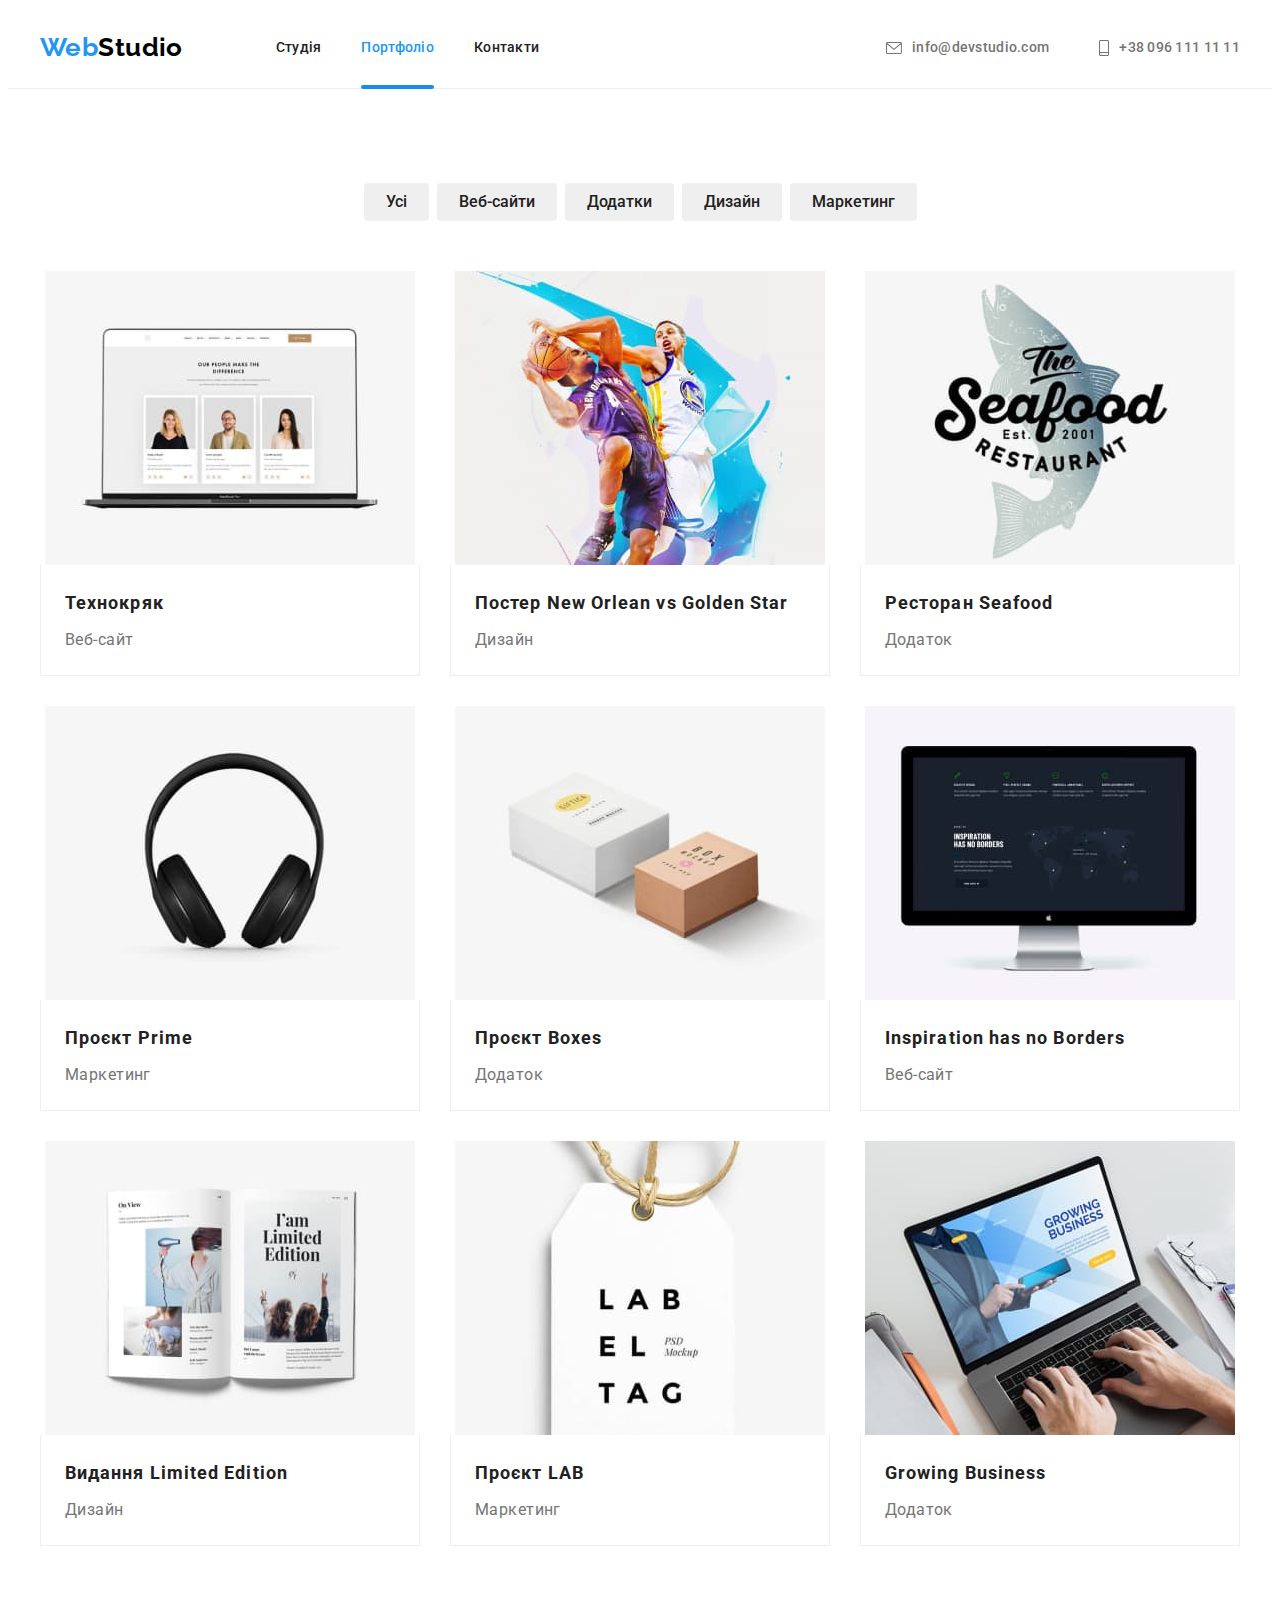
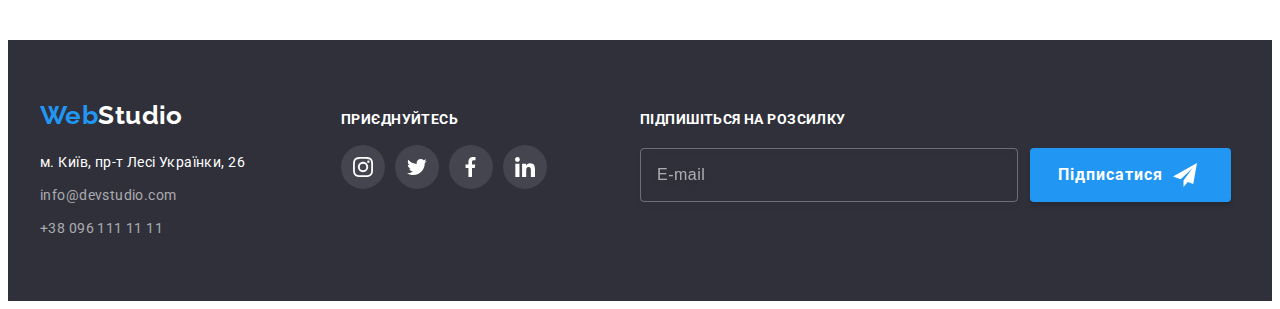
==== portfolio.html @ b5cfac62 "Add files via upload" ====
<!DOCTYPE html>
<html lang="uk">

<head>
	<meta charset="UTF-8">
	<meta http-equiv="X-UA-Compatible" content="IE=edge">
	<meta name="viewport" content="width=device-width, initial-scale=1.0">
	<title>Портфоліо</title>
	<link rel="preconnect" href="https://fonts.googleapis.com">
	<link rel="preconnect" href="https://fonts.gstatic.com" crossorigin>
	<link
		href="https://fonts.googleapis.com/css2?family=Raleway:wght@700&family=Roboto:wght@400;500;700;900&display=swap"
		rel="stylesheet">
	<link rel="stylesheet" href="https://cdnjs.cloudflare.com/ajax/libs/modern-normalize/1.1.0/modern-normalize.min.css"
		integrity="sha512-wpPYUAdjBVSE4KJnH1VR1HeZfpl1ub8YT/NKx4PuQ5NmX2tKuGu6U/JRp5y+Y8XG2tV+wKQpNHVUX03MfMFn9Q=="
		crossorigin="anonymous" referrerpolicy="no-referrer" />
	<link rel="stylesheet" href="./css/styles.css">
</head>

<body>
	<header class="header">
		<div class="container nav-container">
			<nav class="main-nav">
				<a class="logo" href="./index.html"><span class="text-logo">Web</span>Studio</a>
				<ul class="social-links">
					<li class="side-nav-item"><a href="./index.html" class="link current-activ active">Студія</a></li>
					<li class="side-nav-item"><a href="./portfolio.html" class="link current  active">Портфоліо</a></li>
					<li class="side-nav-item"><a href="#" class="link active current-activ">Контакти</a></li>
				</ul>
			</nav>
			<ul class="contacts">
				<li class="side-nav-contact">
					<a href="mailto:info@devstudio.com" class="contact active" aria-labeledby="пошта"><svg class="icon-svg"
							width="16" height="12">
							<use href="./images/icons.svg#envelope"></use>
						</svg>info@devstudio.com</a>
				</li>
				<li class="side-nav-contact">
					<a href="tel:+380961111111" class="contact active" aria-labeledby="телефон"><svg class="icon-svg"
							width="10" height="16">
							<use href="./images/icons.svg#smartphone"></use>
						</svg>+38 096 111 11 11</a>
				</li>
			</ul>
		</div>
	</header>
	<main class="main-portfolio">
		<section class="section">
			<div class="container">
				<h1 class="visually-hidden">Наші роботи</h1>
				<!-- кнопки -->
				<ul class="search-form">
					<li class="search-btn"><button class="button active">Усі</button></li>
					<li class="search-btn"><button class="button active">Веб-сайти</button></li>
					<li class="search-btn"><button class="button active">Додатки</button></li>
					<li class="search-btn"><button class="button active">Дизайн</button></li>
					<li class="search-btn"><button class="button active">Маркетинг</button></li>
				</ul>
				<ul class="contents">
					<li class="post-content">
						<a href="" class="post-content-link">
							<div class="overlay">
								<img width="370" src="./images/project/project-1.jpg" alt="Технокряк">
								<div class="content-overlay">
									<p class="overlay-text">Ресурс пропонує комплексні пропозиції з різним рівнем функціоналу та
										сервісів. Все це дозволить відвідувачу отримати вичерпні відомості про компанію чи
										приватну
										особу.</p>
								</div>
							</div>
							<div class="content-title">
								<h2 class="post-subtitle">Технокряк</h2>
								<p class="post-title">Веб-сайт</p>
							</div>

						</a>
					</li>
					<li class="post-content">
						<a href="" class="post-content-link">
							<div class="overlay">
								<img width="370" src="./images/project/project-2.jpg"
									alt="Постер Новий Орлеан проти Голден Стар">
								<div class="content-overlay">
									<p class="overlay-text">Ресурс пропонує комплексні пропозиції з різним рівнем функціоналу та
										сервісів. Все це дозволить відвідувачу отримати вичерпні відомості про компанію чи
										приватну
										особу.</p>
								</div>
							</div>
							<div class="content-title">
								<h2 class="post-subtitle">Постер New Orlean vs Golden Star</h2>
								<p class="post-title">Дизайн</p>
							</div>
						</a>
					</li>
					<li class="post-content">
						<a href="" class="post-content-link">
							<div class="overlay">
								<img width="370" src="./images/project/project-3.jpg" alt="Ресторан Морепродуктов">
								<div class="content-overlay">
									<p class="overlay-text">Ресурс пропонує комплексні пропозиції з різним рівнем функціоналу та
										сервісів. Все це дозволить відвідувачу отримати вичерпні відомості про компанію чи
										приватну
										особу.</p>
								</div>
							</div>
							<div class="content-title">
								<h2 class="post-subtitle">Ресторан Seafood</h2>
								<p class="post-title">Додаток</p>
							</div>
						</a>
					</li>
					<li class="post-content">
						<a href="" class="post-content-link">
							<div class="overlay">
								<img width="370" src="./images/project/project-4.jpg" alt="Проєкт Прем'єр">
								<div class="content-overlay">
									<p class="overlay-text">Ресурс пропонує комплексні пропозиції з різним рівнем функціоналу та
										сервісів. Все це дозволить відвідувачу отримати вичерпні відомості про компанію чи
										приватну
										особу.</p>
								</div>
							</div>
							<div class="content-title">
								<h2 class="post-subtitle">Проєкт Prime</h2>
								<p class="post-title">Маркетинг</p>
							</div>
						</a>
					</li>
					<li class="post-content">
						<a href="" class="post-content-link">
							<div class="overlay">
								<img width="370" src="./images/project/project-5.jpg" alt="Коробки проектів">
								<div class="content-overlay">
									<p class="overlay-text">Ресурс пропонує комплексні пропозиції з різним рівнем функціоналу та
										сервісів. Все це дозволить відвідувачу отримати вичерпні відомості про компанію чи
										приватну
										особу.</p>
								</div>
							</div>
							<div class="content-title">
								<h2 class="post-subtitle">Проєкт Boxes</h2>
								<p class="post-title">Додаток</p>
							</div>
						</a>
					</li>
					<li class="post-content">
						<a href="" class="post-content-link">
							<div class="overlay">
								<img width="370" src="./images/project/project-6.jpg" alt="Натхнення не має кордонів">
								<div class="content-overlay">
									<p class="overlay-text">Ресурс пропонує комплексні пропозиції з різним рівнем функціоналу та
										сервісів. Все це дозволить відвідувачу отримати вичерпні відомості про компанію чи
										приватну
										особу.</p>
								</div>
							</div>
							<div class="content-title">
								<h2 class="post-subtitle">Inspiration has no Borders</h2>
								<p class="post-title">Веб-сайт</p>
							</div>
						</a>
					</li>
					<li class="post-content">
						<a href="" class="post-content-link">
							<div class="overlay">
								<img width="370" src="./images/project/project-7.jpg" alt="Видання Обмежене видання">
								<div class="content-overlay">
									<p class="overlay-text">Ресурс пропонує комплексні пропозиції з різним рівнем функціоналу та
										сервісів. Все це дозволить відвідувачу отримати вичерпні відомості про компанію чи
										приватну
										особу.</p>
								</div>
							</div>
							<div class="content-title">
								<h2 class="post-subtitle">Видання Limited Edition</h2>
								<p class="post-title">Дизайн</p>
							</div>
						</a>
					</li>
					<li class="post-content">
						<a href="" class="post-content-link">
							<div class="overlay">
								<img width="370" src="./images/project/project-8.jpg" alt="Проєкт лабораторія">
								<div class="content-overlay">
									<p class="overlay-text">Ресурс пропонує комплексні пропозиції з різним рівнем функціоналу та
										сервісів. Все це дозволить відвідувачу отримати вичерпні відомості про компанію чи
										приватну
										особу.</p>
								</div>
							</div>
							<div class="content-title">
								<h2 class="post-subtitle">Проєкт LAB</h2>
								<p class="post-title">Маркетинг</p>
							</div>
						</a>
					</li>
					<li class="post-content">
						<a href="" class="post-content-link">
							<div class="overlay">
								<img width="370" src="./images/project/project-9.jpg" alt="Зростаючий бізнес">
								<div class="content-overlay">
									<p class="overlay-text">Ресурс пропонує комплексні пропозиції з різним рівнем функціоналу та
										сервісів. Все це дозволить відвідувачу отримати вичерпні відомості про компанію чи
										приватну
										особу.</p>
								</div>
							</div>
							<div class="content-title">
								<h2 class="post-subtitle">Growing Business</h2>
								<p class="post-title">Додаток</p>
							</div>
						</a>
					</li>
				</ul>
			</div>
		</section>
	</main>
	<footer class="footer-list">
		<div class="container footer-container">
			<div class="footer-content-container">
				<a class="logo address-logo" href="./index.html"><span class="text-logo">Web</span>Studio</a>
				<address class="address-list">
					<ul class="addres-list-colum">
						<li class="list"><a href="https://goo.gl/maps/TS7uWYY3xtXyC8b88" class="address-map active">м. Київ,
								пр-т
								Лесі
								Українки,
								26</a>
						</li>
						<li class="list"><a href="mailto:info@devstudio.com"
								class="footer-contact active">info@devstudio.com</a>
						</li>
						<li class="list"><a href="tel:+380961111111" class="footer-contact active">+38 096 111 11 11</a></li>
					</ul>
				</address>
			</div>
			<div class="join">
				<p class="join-text">приєднуйтесь</p>
				<ul class="join-list">
					<li class="join-item"><a href="#" class="join-icon" rel="nofollow noopener noreferrer"
							aria-label="інстаграм"><svg class="linc-icon" width="20" height="20">
								<use href="./images/icons.svg#instagram"></use>
							</svg></a></li>
					<li class="join-item"><a href="#" class="join-icon" rel="nofollow noopener noreferrer"
							aria-label="твітер"><svg class="linc-icon" width="20" height="20">
								<use href="./images/icons.svg#twitter"></use>
							</svg></a></li>
					<li class="join-item"><a href="#" class="join-icon" rel="nofollow noopener noreferrer"
							aria-label="фейсбук"><svg class="linc-icon" width="20" height="20">
								<use href="./images/icons.svg#facebook"></use>
							</svg></a></li>
					<li class="join-item"><a href="#" class="join-icon" rel="nofollow noopener noreferrer"
							aria-label="линкедин"><svg class="linc-icon" width="20" height="20">
								<use href="./images/icons.svg#linkedin"></use>
							</svg></a></li>
				</ul>
			</div>
			<div class="footer-mail">
				<p class="email-title">Підпишіться на розсилку</p>
				<form class="email-form">
					<label>
						<input class="footer-input" type="email" name="email" placeholder="E-mail">
					</label>
					<button class="email-btn" type="submit">
						Підписатися <svg class="email-icon" width="24" height="24">
							<use href="./images/icons.svg#icon-send"></use>
						</svg></button>
				</form>
			</div>
		</div>
	</footer>

</body>

</html>
---- css/styles.css ----
:root {
	--primary-text-color: #757575;
	--title-text-color: #212121;
	--accent-color: #2196F3;
	--accent-colot-hero: #188CE8;
	--background-color: #F5F5F5;
	--background-team-color: #F5F4FA;
	--background-services-color: #F5F4FA;
	--footer-background-color: #2F303A;
	--contact-color: #757575;
	--white-color: #ffffff;
	--footer-contact-color: rgba(255, 255, 255, 0.6);
	--logo-color-black: #000000;
	--border-card: 1px solid #EEEEEE;
	--fill-color: #AFB1B8;
	--footer-bg-svg-color: rgba(255, 255, 255, 0.1);
	--transition-ms-cubic: 250ms cubic-bezier(0.4, 0, 0.2, 1);
}

body {
	font-family: 'Roboto', sans-serif;
	color: var(--primary-text-color);
	background-color: var(--white-color);
	font-size: 14px;
	letter-spacing: 0.03em;
}


h1,
h2,
h3,
h4,
h5,
h6,
p {
	margin: 0;
	padding: 0;
}

ul {
	list-style: none;
	padding: 0;
	margin: 0;
}

img {
	display: block;
}

/* input:focus-visible {
	outline: none;
} */


/* section-container */
.container {
	width: 1200px;
	padding: 0 15px;
	margin: 0 auto;
	align-items: center;
}

.section {
	padding: 94px 0;
}

/* hover focus */

.active {
	border-radius: 4px;
	color: var(--title-text-color);


	transition: background-color var(--transition-ms-cubic),
		color var(--transition-ms-cubic);
}

.active:focus,
.active:hover {
	color: var(--accent-color);
}

.hero .button:focus,
.hero .button:hover {
	background-color: var(--accent-colot-hero);
}

.button {
	font-family: inherit;
	border: none;
	cursor: pointer;
	display: inline-block;

	transition: background-color var(--transition-ms-cubic);
}

.button:hover,
.button:focus {
	background: var(--accent-color);
	color: var(--white-color);
}


.search-form .active:hover,
.search-form .active:focus {
	box-shadow: 0px 3px 1px rgba(0, 0, 0, 0.1), 0px 1px 2px rgba(0, 0, 0, 0.08), 0px 2px 2px rgba(0, 0, 0, 0.12);
}

/* visually-hidden */
.visually-hidden {
	position: absolute;
	width: 1px;
	height: 1px;
	margin: -1px;
	border: 0;
	padding: 0;
	clip: rect(0 0 0 0);
	overflow: hidden;
}

/* Header */
.icon-svg {
	margin-right: 10px;
	fill: currentColor;
}

.header {
	border-bottom: var(--border-card);
}

.current::after {
	position: absolute;
	bottom: 0;
	left: 0;
	content: "";
	display: block;
	width: 100%;
	height: 4px;
	margin-bottom: -1px;

	border-radius: 2px;
	background-color: var(--accent-colot-hero);
}

.current-activ::before {
	content: "";
	position: absolute;
	bottom: 0;
	left: 0;
	display: block;
	width: 100%;
	height: 4px;
	background-color: var(--accent-colot-hero);

	margin-bottom: -1px;
	border-radius: 2px;

	transform: scale(0);
	transition: transform var(--transition-ms-cubic);
}

.current-activ:hover::before,
.current-activ:focus::before {
	transform: scale(1);
}


/* Nav */
.logo {
	color: var(--logo-color-black);
	font-family: 'Raleway', sans-serif;
	font-weight: 700;
	font-size: 26px;
	line-height: 1.19;
	text-decoration: none;
	display: flex;
	align-items: center;
	padding-top: 24px;
	padding-bottom: 25px;
}

.main-nav {
	display: flex;
}

.nav-container {
	display: flex;
	align-items: center;
}

.link {
	padding-top: 32px;
	padding-bottom: 32px;
	display: block;

	color: var(--title-text-color);
	text-decoration: none;

}

.social-links .link.current {
	color: var(--accent-color);
}

.address-logo {
	color: var(--white-color);
	margin-bottom: 20px;
	display: block;
	padding: 0;

}

.text-logo {
	color: var(--accent-color);
}

.social-links {
	font-weight: 500;
	line-height: 1.14;
	letter-spacing: 0.02em;
	list-style: none;
	display: flex;
	margin-left: 93px;
}

.side-nav-item {
	position: relative;
}

.social-links .side-nav-item:not(:last-child) {
	margin-right: 40px;
}

.contacts .side-nav-contact:not(:last-child) {
	margin-right: 50px;
}

.side-nav-contact {
	display: flex;
	align-items: center;
	align-items: baseline;

}

.contacts {
	list-style: none;
	display: flex;
	margin-left: auto;
}

.contact {
	font-weight: 500;
	line-height: 1.14;
	letter-spacing: 0.02em;
	color: var(--contact-color);
	text-decoration: none;
	align-items: center;
	display: flex;
}

/* Main */
.main-btn {
	width: 216px;
	height: 50px;
	min-width: 216px;
	padding: 0;
	margin: auto;
	justify-content: center;
	display: flex;
	align-items: center;
}

.title-text {
	font-weight: 900;
	font-size: 44px;
	line-height: 1.36;
	letter-spacing: 0.06em;
	text-transform: uppercase;
	color: var(--white-color);
	margin-bottom: 30px;
	max-width: 696px;
	margin: 0 auto 30px;
}

.hero {
	text-align: center;
	padding-top: 200px;
	padding-bottom: 200px;
	margin: auto;
	max-height: 600px;
	max-width: 1600px;

	background-color: var(--footer-background-color);

	justify-content: center;
	align-items: center;
	display: flex;
	background-repeat: no-repeat;
	background-position: center;
	background-size: cover;

	background-image: linear-gradient(rgba(47, 48, 58, 0.4), rgba(47, 48, 58, 0.4)), url(../images/hero/hero.jpg);

}


.container-content {
	justify-content: center;
	align-items: center;

}


.hero .button {
	font-weight: 700;
	font-size: 16px;
	line-height: 1.88;
	box-shadow: 0px 4px 4px rgba(0, 0, 0, 0.15);
	border-radius: 4px;
	text-decoration: none;
	background-color: var(--accent-color);
	color: var(--white-color);
}



/* Section Features */
.style-icons {
	width: 270px;
	height: 120px;
	margin-bottom: 30px;
	background-color: var(--background-services-color);
}

.style-icons {
	display: flex;
	align-items: center;
	justify-content: center;
}

.features-list {
	list-style: none;
	display: flex;
	justify-content: center;
}

.features-list .list {
	max-width: 270px;

}


.features-list .list:not(:last-child) {
	margin-right: 30px;
}

.features-title {
	font-weight: 700;
	line-height: 1.14;
	font-size: 14px;
	text-transform: uppercase;
	color: var(--title-text-color);
	margin-bottom: 10px;

}


.features-subtitle {
	line-height: 1.71;
	padding: 0;
}

/* work-list  team-list */
.socials-link {
	display: flex;
	align-items: center;
	justify-content: center;
	width: 44px;
	height: 44px;
	border-radius: 50%;

	color: var(--fill-color);
	background-color: var(--white-color);

	transition: background-color var(--transition-ms-cubic);
}

.social-icons {
	fill: currentColor;
}

.socials-link:hover,
.socials-link:focus {
	color: var(--white-color);
	background-color: var(--accent-color);

}

.label {
	position: relative;
}

.social {
	gap: 10px;
	display: flex;
	text-align: center;
	justify-content: center;
}

.work-list {
	padding-top: 0;
}

.work-list-colum {
	list-style: none;
	display: flex;
	justify-content: space-between;
}


.work-list-colum .img-list {
	display: block;
}



.labee-text {
	position: absolute;
	bottom: 0;
	left: 0;
	width: 100%;
	height: 70px;
	display: block;

	display: flex;
	align-items: center;
	justify-content: center;

	font-weight: 700;
	font-size: 14px;
	line-height: 1.14;
	text-transform: uppercase;
	letter-spacing: 0.03em;
	color: var(--white-color);
	background-color: rgba(47, 48, 58, 0.8);
}


.title-head {
	text-align: center;
	font-weight: 700;
	font-size: 36px;
	line-height: 1.16;
	color: var(--title-text-color);
	margin-bottom: 50px;
}

/* clients */
.client {
	display: flex;
	text-align: center;
	justify-content: center;
	align-items: center;
	gap: 30px;

}


.client-icon {
	display: flex;
	width: 170px;
	height: 92px;
	justify-content: center;
	align-items: center;

	border: 1px solid #AFB1B8;
	border-radius: 4px;
	color: var(--fill-color);

	transition: background-color var(--transition-ms-cubic),
		color var(--transition-ms-cubic);
}

.client-item {
	fill: currentColor;
}

.client-icon:hover,
.client-icon:focus {
	border-color: var(--accent-color);
	color: var(--accent-color);
}




/* team-list */
.team-card-list .img-list {
	display: block;
}

.team-card {
	display: flex;
	justify-content: space-between;
	flex-wrap: wrap;
}

.team-list {
	background: var(--background-team-color);
}

.team-card-list {
	min-height: 368px;
	min-width: 270px;

	background: var(--white-color);
	box-shadow: 0px 1px 3px rgba(0, 0, 0, 0.12), 0px 1px 1px rgba(0, 0, 0, 0.14), 0px 2px 1px rgba(0, 0, 0, 0.2);
	border-radius: 0px 0px 4px 4px;
	list-style: none;
}

.list-info {
	padding-bottom: 30px;
	display: block;
	text-align: center;


}

.card-content {
	padding-top: 30px;
	margin-bottom: 30px;
}


.team-subtitle {
	font-weight: 500;
	font-size: 16px;
	line-height: 1.18;
	text-align: center;
	color: var(--title-text-color);
	margin-bottom: 10px;
}

.team-card-indent {
	font-size: 16px;
	line-height: 1.18;
	text-align: center;
	color: var(--primary-text-color);
	margin-bottom: 16px;
}

/* Footer */
.footer-container {
	display: flex;
	align-items: baseline;
}

.addres-list-colum {
	width: 231px;
	list-style: none;
	display: block;
}

.footer-list {
	max-width: 1600px;
	margin: auto;
	padding-top: 60px;
	padding-bottom: 60px;
	display: flex;
	background-color: var(--footer-background-color);
}


.addres-list-colum .list:not(:last-child) {
	padding-bottom: 9px;
}

.footer-content-container {
	margin-right: 70px;
}

.address-list {
	font-style: normal;
	max-width: 231px;
}

.address-map {
	line-height: 1.71;
	color: var(--white-color);
	text-decoration: none;
}

.footer-contact {
	line-height: 1.71;
	text-decoration: none;
	color: var(--footer-contact-color);
	text-decoration: none;
}

.join-text {
	font-weight: 700;
	font-size: 14px;
	line-height: 0.87;
	text-transform: uppercase;
	color: var(--white-color);
	margin-bottom: 20px;
}

.join-list {
	display: flex;
	gap: 10px;
}

.join-icon {
	display: flex;
	width: 44px;
	height: 44px;
	border-radius: 50%;
	justify-content: center;
	align-items: center;
	background-color: var(--footer-bg-svg-color);
	color: var(--white-color);

	transition: background-color var(--transition-ms-cubic);
}

.join-icon:focus,
.join-icon:hover {
	background-color: var(--accent-color);
}

.linc-icon {
	fill: currentColor;
}

.email-form {
	display: flex;
}

.email-title {
	margin-bottom: 20px;

	font-weight: 700;
	font-size: 14px;
	line-height: 1.14;
	text-transform: uppercase;
	color: var(--white-color);
}

.footer-mail {
	display: block;
	align-items: center;
	margin-left: 93px;
	justify-content: center;
}

.footer-input {
	margin-right: 12px;
	padding-left: 16px;
	width: 358px;
	height: 50px;

	font-weight: 400;
	font-size: 16px;
	line-height: 1.25;

	align-items: center;

	outline: transparent;
	border: 1px solid rgba(255, 255, 255, 0.3);
	filter: drop-shadow(0px 4px 4px rgba(0, 0, 0, 0.15));
	border-radius: 4px;
	background-color: transparent;
	color: var(--white-color);
	transition: var(--transition-ms-cubic);
}

.footer-input:focus,
.footer-input:not(:placeholder-shown) {
	border-color: var(--accent-color);
}

.footer-input::placeholder {
	display: block;
	font-weight: 400;
	font-size: 16px;
	line-height: 1.25;

	align-items: center;

	color: rgba(255, 255, 255, 0.6);
}

.email-btn {
	display: block;

	font-family: inherit;
	font-weight: 700;
	font-size: 16px;
	line-height: 1.88;

	align-items: center;
	text-align: center;
	letter-spacing: 0.06em;

	display: flex;
	padding-left: 28px;
	padding-bottom: 10px;
	padding-top: 10px;

	background-color: var(--accent-color);
	box-shadow: 0px 4px 4px rgba(0, 0, 0, 0.15);
	border-radius: 4px;
	border: none;
	color: var(--white-color);
	cursor: pointer;
	transition: var(--transition-ms-cubic);
}

.email-icon {
	margin-left: 10px;
	margin-right: 28px;
	fill: var(--white-color);
}

.email-btn:hover,
.email-btn:focus {
	background-color: var(--accent-colot-hero);
}

/* portfolio */

/* link-stile */
.post-content-link {
	text-decoration: none;
	display: block;

	transition: box-shadow var(--transition-ms-cubic);
}

.post-content-link:hover,
.post-content-link:focus {
	box-shadow: 0px 1px 1px rgba(0, 0, 0, 0.12),
		0px 4px 4px rgba(0, 0, 0, 0.06),
		1px 4px 6px rgba(0, 0, 0, 0.16);
}


.post-content-link .post-title {
	color: var(--primary-text-color);
}

/* search */
.search-form {
	font-weight: 500;
	font-size: 16px;
	line-height: 1.62;
	list-style: none;
	text-align: center;
	display: flex;
	justify-content: center;
	margin-bottom: 50px;
}

.search-form .search-btn:not(:last-child) {
	margin-right: 8px;
}

.search-form .button {
	font-weight: 500;
	font-size: 16px;
	line-height: 1.62;

	padding-top: 6px;
	padding-bottom: 6px;
	padding-left: 22px;
	padding-right: 22px;

	transition: background-color var(--transition-ms-cubic),
		box-shadow var(--transition-ms-cubic);
}


.search-btn {
	text-align: center;
}


/* contents */


.contents {
	display: flex;
	flex-wrap: wrap;
	gap: 30px;
}


.content-title {
	padding: 20px 24px;
	border-right: var(--border-card);
	border-left: var(--border-card);
	border-bottom: var(--border-card);
}


.post-content {
	background-color: var(--white-color);
	list-style: none;
	flex-basis: calc((100% - 30px * 2) / 3);

}

.post-subtitle {
	font-weight: 700;
	font-size: 18px;
	line-height: 2;

	letter-spacing: 0.06em;
	margin-bottom: 4px;
	color: var(--title-text-color);
}

.post-title {
	font-size: 16px;
	line-height: 1.88;
}


.overlay {
	position: relative;
	display: flex;
	justify-content: center;
	align-items: center;
	overflow: hidden;

}

.overlay::before {
	content: "";
	display: block;
	width: 100%;
	height: 100%;
	position: absolute;
	background-color: rgba(33, 150, 243, 0.9);


	transition: transform var(--transition-ms-cubic);
	transform: translateY(101%);
}

.content-overlay {
	position: absolute;
}

.overlay-text {
	font-weight: 400;
	font-size: 18px;
	line-height: 1.56;
	color: var(--white-color);
	letter-spacing: 0.03em;
	width: 322px;


	transition: var(--transition-ms-cubic);
	transform: translateY(230px);
}

.overlay:focus::before,
.overlay:hover::before {

	transform: translateY(0);
}

.overlay:focus .overlay-text,
.overlay:hover .overlay-text {

	transform: translateY(0);
}


.email-form {
	display: flex;
}

.email-title {
	margin-bottom: 20px;

	font-weight: 700;
	font-size: 14px;
	line-height: 1.14;
	text-transform: uppercase;
	color: var(--white-color);
}

.footer-mail {
	display: block;
	align-items: center;
	margin-left: 93px;
	justify-content: center;
}

.footer-input {
	margin-right: 12px;
	padding-left: 16px;
	width: 358px;
	height: 50px;

	font-weight: 400;
	font-size: 16px;
	line-height: 1.25;

	align-items: center;
	letter-spacing: 0.03em;

	outline: transparent;
	border: 1px solid rgba(255, 255, 255, 0.3);
	filter: drop-shadow(0px 4px 4px rgba(0, 0, 0, 0.15));
	border-radius: 4px;
	background-color: transparent;
	color: var(--white-color);
	transition: var(--transition-ms-cubic);
}

.footer-input:focus,
.footer-input:not(:placeholder-shown) {
	border-color: var(--accent-color);
}

.footer-input::placeholder {
	display: block;
	font-weight: 400;
	font-size: 16px;
	line-height: 1.25;

	align-items: center;
	letter-spacing: 0.03em;

	color: rgba(255, 255, 255, 0.6);
}

.email-btn {
	display: block;

	font-weight: 700;
	font-size: 16px;
	line-height: 1.88;

	align-items: center;
	text-align: center;
	letter-spacing: 0.06em;

	display: flex;
	padding-left: 28px;
	padding-bottom: 10px;
	padding-top: 10px;

	background-color: var(--accent-color);
	box-shadow: 0px 4px 4px rgba(0, 0, 0, 0.15);
	border-radius: 4px;
	border: none;
	color: var(--white-color);
	cursor: pointer;
	transition: background-color var(--transition-ms-cubic);
}

.email-icon {
	margin-left: 10px;
	margin-right: 28px;
	fill: var(--white-color);
}

.email-btn:hover,
.email-btn:focus {
	background-color: var(--accent-colot-hero);
}

/*========================*/
/*======Modal window======*/
/*========================*/


.backdrop {
	position: fixed;
	top: 0;
	left: 0;

	width: 100%;
	height: 100%;

	background-color: rgba(0, 0, 0, 0.2);

	transition: opacity var(--transition-ms-cubic),
		visibility var(--transition-ms-cubic);

}

.backdrop.is-hidden {
	opacity: 0;
	visibility: hidden;
	pointer-events: none;
}

.modal {
	position: absolute;
	top: 50%;
	left: 50%;
	transform: translate(-50%, -50%);

	height: 581px;
	width: 528px;

	border-radius: 4px;
	box-shadow: 0px 1px 3px rgba(0, 0, 0, 0.12), 0px 1px 1px rgba(0, 0, 0, 0.14), 0px 2px 1px rgba(0, 0, 0, 0.2);
	background-color: var(--white-color);

}

.close-btn {
	position: absolute;
	top: 8px;
	right: 8px;

	display: flex;
	align-items: center;
	justify-content: center;

	width: 30px;
	height: 30px;
	padding: 0;

	border-radius: 50%;
	border: 1px solid rgba(0, 0, 0, 0.1);

	background-color: transparent;
	cursor: pointer;
	transition: fill var(--transition-ms-cubic);
}

.close-btn:hover,
.close-btn:focus {
	fill: var(--accent-color);
}

.modal-title {
	font-weight: 700;
	font-size: 20px;
	line-height: 1.15;
	text-align: center;
	letter-spacing: 0.03em;
	color: var(--title-text-color);

	padding-top: 40px;
	padding-bottom: 12px;
}

.form-label {
	display: block;
	padding-bottom: 4px;
	font-family: inherit;
	font-weight: 400;
	font-size: 12px;
	line-height: 1.16;
	letter-spacing: 0.01em;

	color: var(--contact-color);
}

.form-icon {
	position: absolute;
	left: 12px;
	bottom: 11px;
	transition: fill var(--transition-ms-cubic);

}

.madal-form {
	display: flex;
	/* padding-bottom: 10px; */
	padding-left: 41px;
	padding-right: 39px;

}

.form-group {
	width: 448px;
	align-items: center;

}

.form-iput {
	padding: 12px 42px;
	width: 448px;
	height: 40px;

	border: 1px solid rgba(33, 33, 33, 0.2);
	border-radius: 4px;
	outline: transparent;

	transition: border-color var(--transition-ms-cubic);

}

.form-fild:focus-within>.form-iput,
.form-fild:hover>.form-iput {
	border-color: var(--accent-color);
}

.form-fild:focus-within>.form-icon,
.form-fild:hover>.form-icon {
	fill: var(--accent-color);
}

.form-fild:focus-within>.form-massage,
.form-fild:hover>.form-massage {
	border-color: var(--accent-color);
}

.form-fild {
	position: relative;

	display: block;
	align-items: center;

	margin-bottom: 10px;
}


.fild {
	margin-bottom: 20px;
}

.form-massage {
	resize: none;
	height: 120px;
	width: 100%;
	outline: transparent;

	padding: 12px 16px;


	font-weight: 400;
	font-size: 12px;
	line-height: calc(14 / 12);
	letter-spacing: 0.01em;

	border-radius: 4px;
	border: 1px solid rgba(33, 33, 33, 0.2);
	transition: border-color var(--transition-ms-cubic);
}


.form-massage::placeholder {
	font-weight: 400;
	font-size: 12px;
	line-height: calc(14 / 12);
	letter-spacing: 0.01em;

	color: rgba(117, 117, 117, 0.5);
}

.form-btn {
	display: block;
	margin: 0 auto;
	padding: 10px 52px;

	font-family: inherit;
	font-weight: 700;
	font-size: 16px;
	line-height: 1.88;
	color: var(--white-color);


	align-items: center;
	text-align: center;
	letter-spacing: 0.06em;

	cursor: pointer;
	border-radius: 4px;
	background-color: var(--accent-color);
	border: none;
	transition: background-color var(--transition-ms-cubic), box-shadow var(--transition-ms-cubic);

}

.form-btn:hover,
.form-btn:focus {
	background-color: var(--accent-colot-hero);
	box-shadow: 0px 4px 4px rgba(0, 0, 0, 0.15);
}


.form-chekbox {
	/* appearance: none; */
	position: absolute;
	width: 1px;
	height: 1px;
	margin: -1px;
	border: 0;
	padding: 0;

	white-space: nowrap;
	clip-path: inset(100%);
	clip: rect(0 0 0 0);
	overflow: hidden;
}



.form-checkbox-icon .unchecked {
	opacity: 1;
	transition: var(--transition-ms-cubic);
}

.form-chekbox:checked+.form-checkbox-icon .unchecked {
	opacity: 0;
}

.form-checkbox-icon .checked {
	opacity: 0;
	transition: var(--transition-ms-cubic);
}

.form-chekbox:checked+.form-checkbox-icon .checked {
	opacity: 1;
}


.form-agreement {
	display: flex;
	justify-content: center;
	align-items: center;

	padding-bottom: 30px;
}

.form-agreement-text {

	user-select: none;

	font-weight: 400;
	font-size: 14px;
	line-height: 1.71;
	letter-spacing: 0.03em;

	color: var(--primary-text-color);
	margin-left: 9px;
}

.form-agreement-link {
	text-decoration: underline;
	color: var(--accent-color);
}
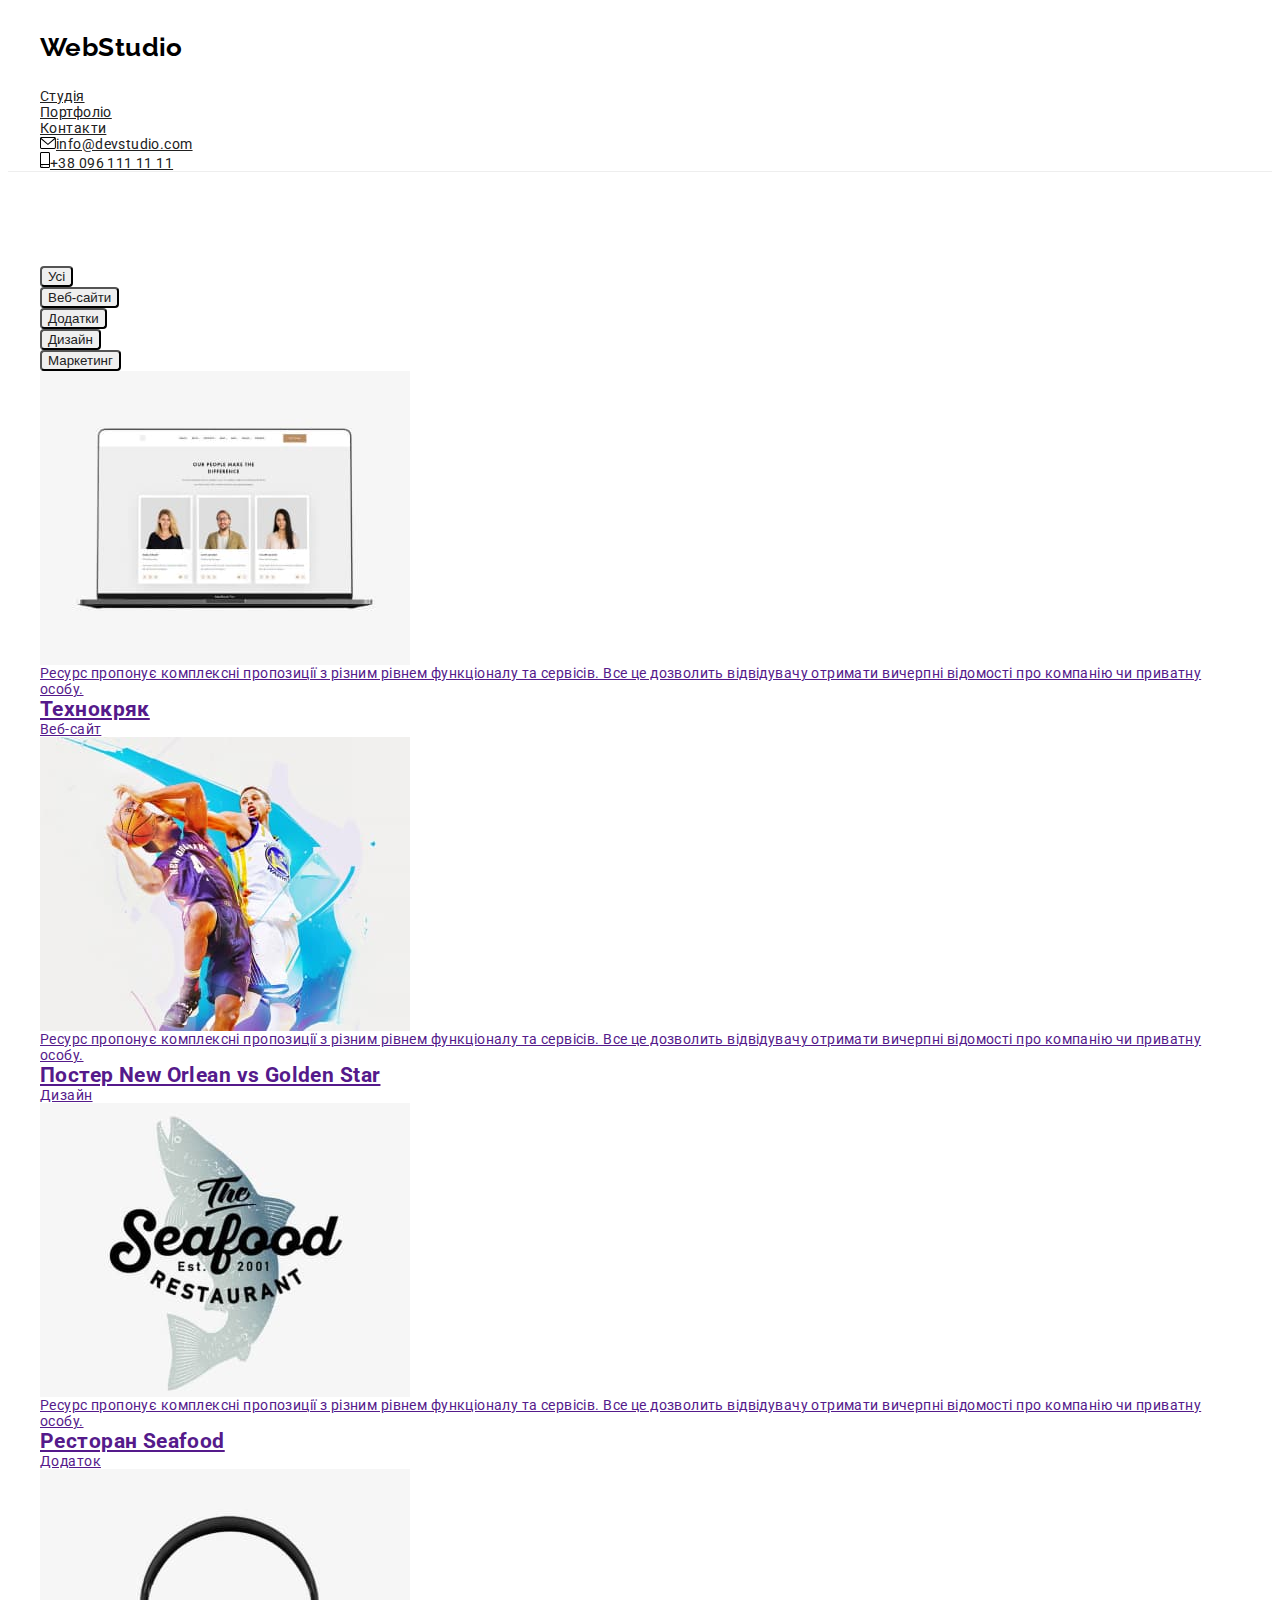
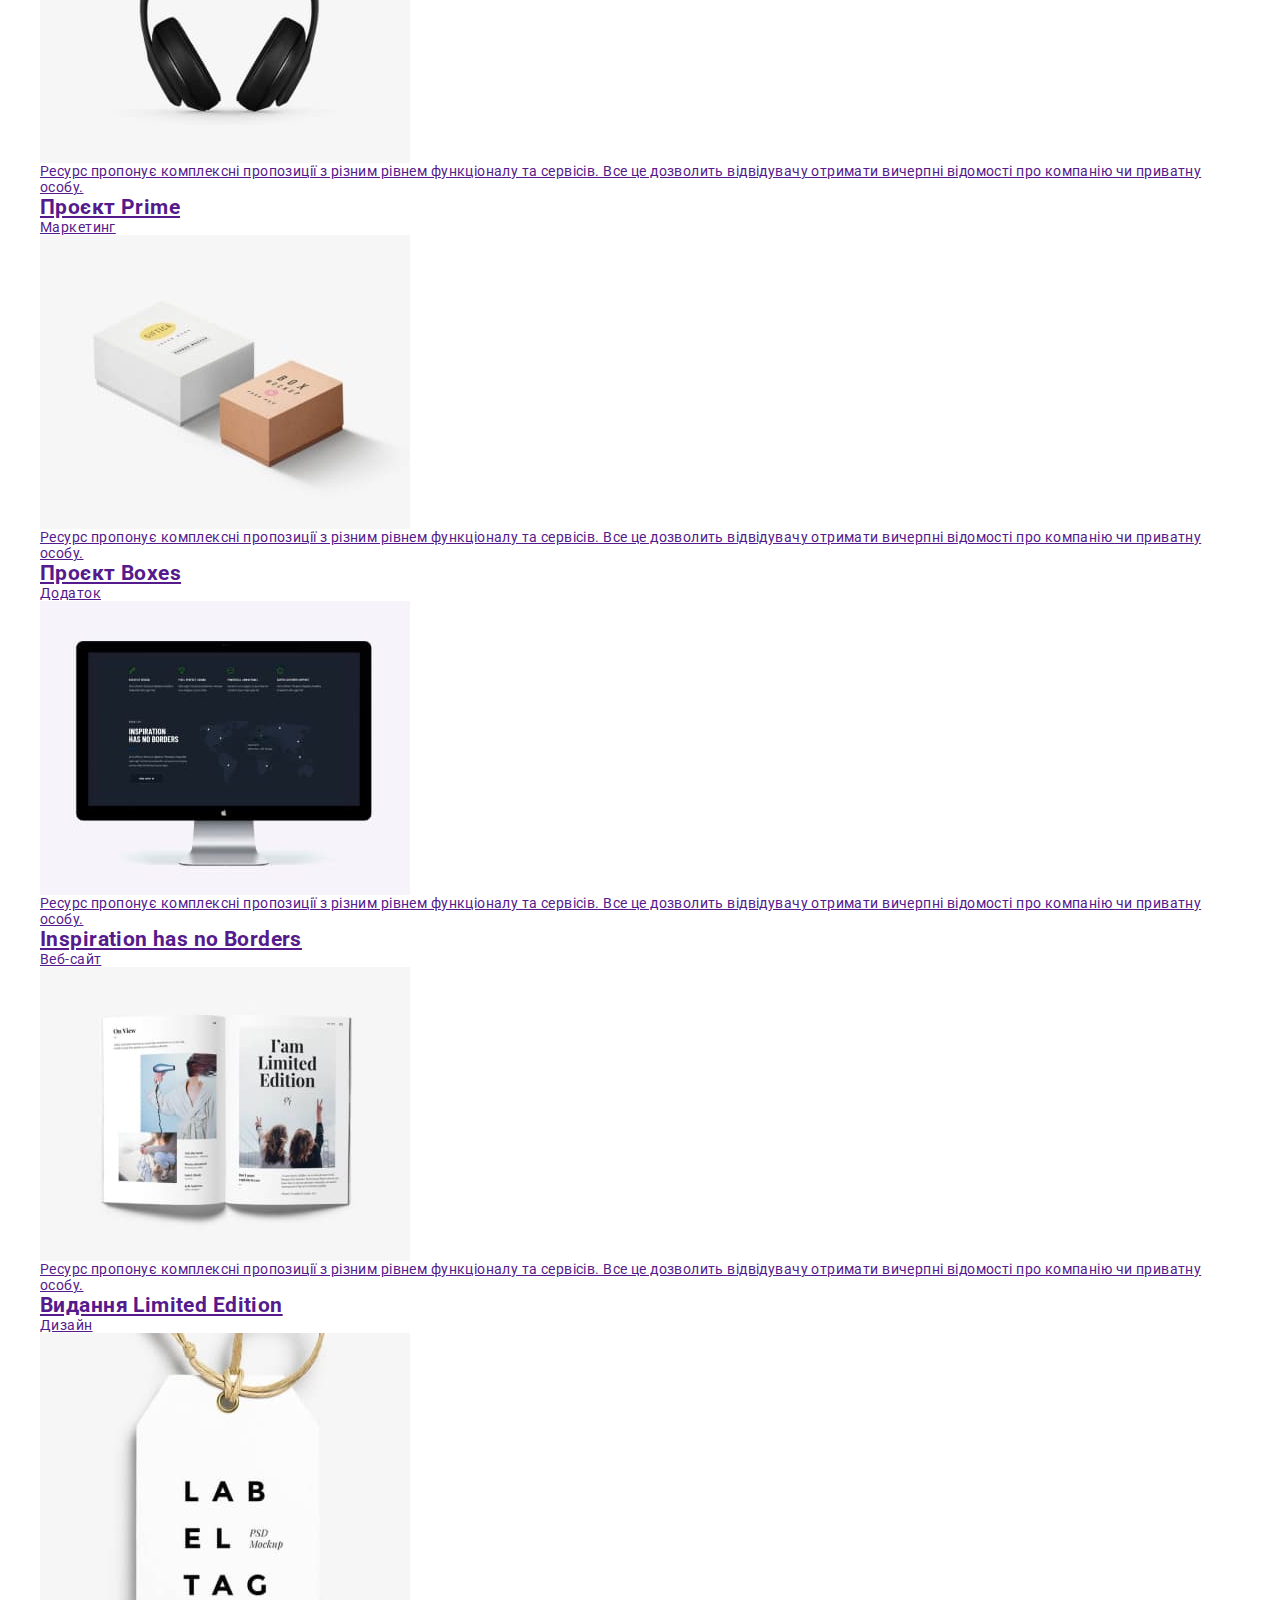
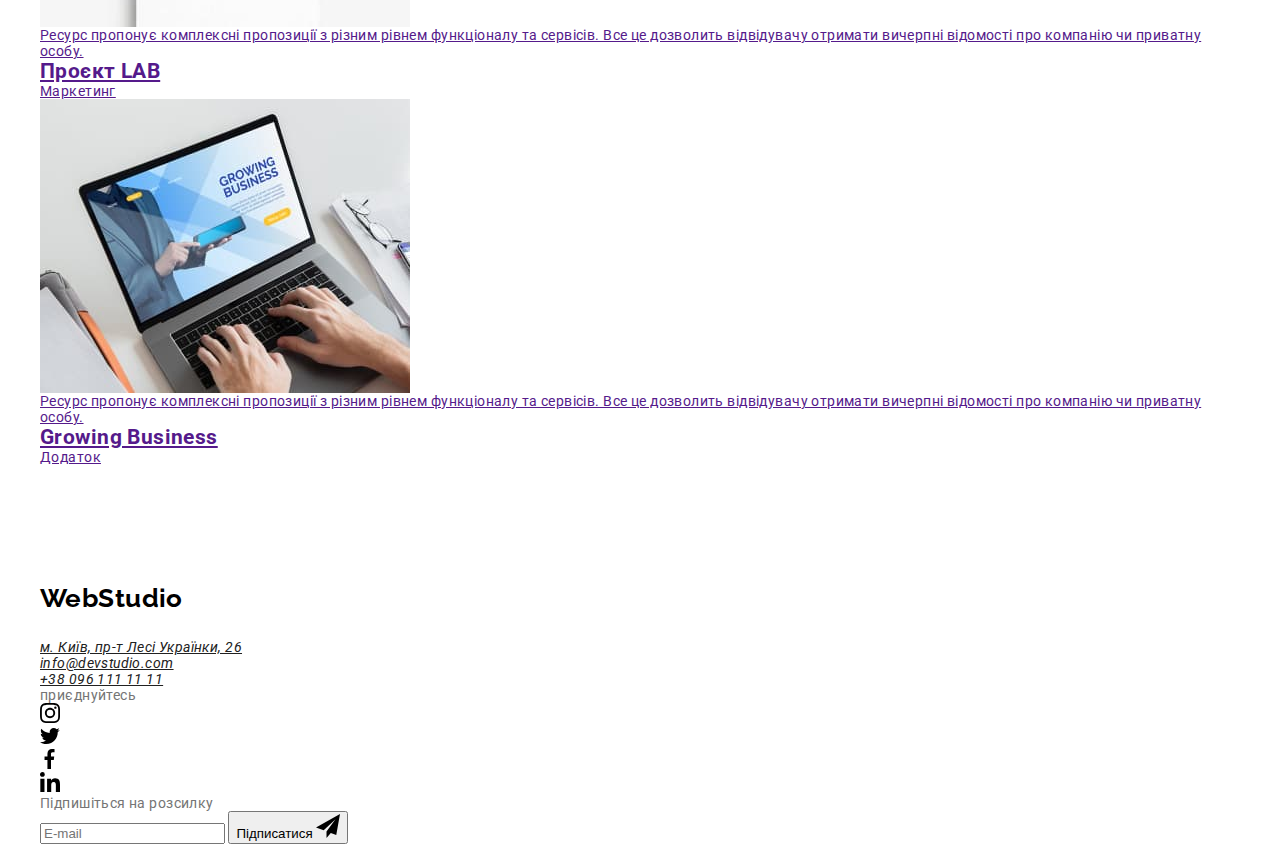
==== commit 7aa631f2: "зробим по БЕМ" ====
--- a/portfolio.html
+++ b/portfolio.html
@@ -44,7 +44,7 @@
 			</ul>
 		</div>
 	</header>
-	<main class="main-portfolio">
+	<main class="portfolio">
 		<section class="section">
 			<div class="container">
 				<h1 class="visually-hidden">Наші роботи</h1>
@@ -72,7 +72,6 @@
 								<h2 class="post-subtitle">Технокряк</h2>
 								<p class="post-title">Веб-сайт</p>
 							</div>
-
 						</a>
 					</li>
 					<li class="post-content">
--- a/css/styles.css
+++ b/css/styles.css
@@ -47,12 +47,19 @@
 	display: block;
 }
 
-/* input:focus-visible {
-	outline: none;
-} */
-
-
-/* section-container */
+/*  title-content  */
+
+.title-content {
+	text-align: center;
+	font-weight: 700;
+	font-size: 36px;
+	line-height: 1.16;
+	color: var(--title-text-color);
+	margin-bottom: 50px;
+}
+
+/* section / container */
+
 .container {
 	width: 1200px;
 	padding: 0 15px;
@@ -64,49 +71,8 @@
 	padding: 94px 0;
 }
 
-/* hover focus */
-
-.active {
-	border-radius: 4px;
-	color: var(--title-text-color);
-
-
-	transition: background-color var(--transition-ms-cubic),
-		color var(--transition-ms-cubic);
-}
-
-.active:focus,
-.active:hover {
-	color: var(--accent-color);
-}
-
-.hero .button:focus,
-.hero .button:hover {
-	background-color: var(--accent-colot-hero);
-}
-
-.button {
-	font-family: inherit;
-	border: none;
-	cursor: pointer;
-	display: inline-block;
-
-	transition: background-color var(--transition-ms-cubic);
-}
-
-.button:hover,
-.button:focus {
-	background: var(--accent-color);
-	color: var(--white-color);
-}
-
-
-.search-form .active:hover,
-.search-form .active:focus {
-	box-shadow: 0px 3px 1px rgba(0, 0, 0, 0.1), 0px 1px 2px rgba(0, 0, 0, 0.08), 0px 2px 2px rgba(0, 0, 0, 0.12);
-}
-
-/* visually-hidden */
+/*  hidden */
+
 .visually-hidden {
 	position: absolute;
 	width: 1px;
@@ -118,171 +84,159 @@
 	overflow: hidden;
 }
 
-/* Header */
-.icon-svg {
-	margin-right: 10px;
-	fill: currentColor;
-}
-
-.header {
-	border-bottom: var(--border-card);
-}
-
-.current::after {
-	position: absolute;
-	bottom: 0;
-	left: 0;
-	content: "";
-	display: block;
-	width: 100%;
-	height: 4px;
-	margin-bottom: -1px;
-
-	border-radius: 2px;
-	background-color: var(--accent-colot-hero);
-}
-
-.current-activ::before {
-	content: "";
-	position: absolute;
-	bottom: 0;
-	left: 0;
-	display: block;
-	width: 100%;
-	height: 4px;
-	background-color: var(--accent-colot-hero);
-
-	margin-bottom: -1px;
-	border-radius: 2px;
-
-	transform: scale(0);
-	transition: transform var(--transition-ms-cubic);
-}
-
-.current-activ:hover::before,
-.current-activ:focus::before {
-	transform: scale(1);
-}
-
-
-/* Nav */
+/*  logo  */
+
 .logo {
-	color: var(--logo-color-black);
 	font-family: 'Raleway', sans-serif;
 	font-weight: 700;
 	font-size: 26px;
 	line-height: 1.19;
 	text-decoration: none;
+
 	display: flex;
 	align-items: center;
 	padding-top: 24px;
 	padding-bottom: 25px;
-}
-
-.main-nav {
-	display: flex;
-}
-
-.nav-container {
-	display: flex;
-	align-items: center;
-}
-
-.link {
-	padding-top: 32px;
-	padding-bottom: 32px;
-	display: block;
-
+
+	color: var(--logo-color-black);
+}
+
+.logo--span {
+	color: var(--accent-color);
+}
+
+/*  activ  */
+
+.active {
+	border-radius: 4px;
 	color: var(--title-text-color);
-	text-decoration: none;
-
-}
-
-.social-links .link.current {
+
+	transition: background-color var(--transition-ms-cubic),
+		color var(--transition-ms-cubic);
+}
+
+.active:focus,
+.active:hover {
 	color: var(--accent-color);
 }
 
-.address-logo {
-	color: var(--white-color);
-	margin-bottom: 20px;
-	display: block;
-	padding: 0;
-
-}
-
-.text-logo {
-	color: var(--accent-color);
-}
-
-.social-links {
+/* header */
+.header {
+	border-bottom: var(--border-card);
+}
+
+.header__container {
+	display: flex;
+	align-items: center;
+}
+
+.header__nav {
+	display: flex;
+}
+
+
+.header__search {
 	font-weight: 500;
 	line-height: 1.14;
 	letter-spacing: 0.02em;
 	list-style: none;
+
 	display: flex;
 	margin-left: 93px;
 }
 
-.side-nav-item {
+.header__search-item {
 	position: relative;
 }
 
-.social-links .side-nav-item:not(:last-child) {
+.header__search-item:not(:last-child) {
 	margin-right: 40px;
 }
 
-.contacts .side-nav-contact:not(:last-child) {
+.header__link {
+	padding-top: 32px;
+	padding-bottom: 32px;
+	display: block;
+
+	color: var(--title-text-color);
+	text-decoration: none;
+}
+
+.header__search--current::after {
+	position: absolute;
+	bottom: 0;
+	left: 0;
+	content: "";
+	display: block;
+	width: 100%;
+	height: 4px;
+	margin-bottom: -1px;
+
+	border-radius: 2px;
+	background-color: var(--accent-colot-hero);
+}
+
+.header__search--current-activ::before {
+	content: "";
+	position: absolute;
+	bottom: 0;
+	left: 0;
+	display: block;
+	width: 100%;
+	height: 4px;
+	background-color: var(--accent-colot-hero);
+
+	margin-bottom: -1px;
+	border-radius: 2px;
+
+	transform: scale(0);
+	transition: transform var(--transition-ms-cubic);
+}
+
+.header__search--current-activ:hover::before,
+.header__search--current-activ:focus::before {
+	transform: scale(1);
+}
+
+/*  header__contacts  */
+
+.header__contacts {
+	list-style: none;
+	display: flex;
+	margin-left: auto;
+}
+
+.header__contacts-item {
+	display: flex;
+	align-items: center;
+	align-items: baseline;
+}
+
+.header__contacts-item:not(:last-child) {
 	margin-right: 50px;
 }
 
-.side-nav-contact {
-	display: flex;
-	align-items: center;
-	align-items: baseline;
-
-}
-
-.contacts {
-	list-style: none;
-	display: flex;
-	margin-left: auto;
-}
-
-.contact {
+.header__contacts-link {
 	font-weight: 500;
 	line-height: 1.14;
 	letter-spacing: 0.02em;
+	text-decoration: none;
+	align-items: center;
+
+	display: flex;
 	color: var(--contact-color);
-	text-decoration: none;
-	align-items: center;
-	display: flex;
-}
-
-/* Main */
-.main-btn {
-	width: 216px;
-	height: 50px;
-	min-width: 216px;
-	padding: 0;
-	margin: auto;
-	justify-content: center;
-	display: flex;
-	align-items: center;
-}
-
-.title-text {
-	font-weight: 900;
-	font-size: 44px;
-	line-height: 1.36;
-	letter-spacing: 0.06em;
-	text-transform: uppercase;
-	color: var(--white-color);
-	margin-bottom: 30px;
-	max-width: 696px;
-	margin: 0 auto 30px;
-}
-
-.hero {
+}
+
+.header__icon {
+	margin-right: 10px;
+	fill: currentColor;
+}
+
+/*  main  */
+
+/*  main__hero  */
+
+.main__hero {
 	text-align: center;
 	padding-top: 200px;
 	padding-bottom: 200px;
@@ -300,131 +254,119 @@
 	background-size: cover;
 
 	background-image: linear-gradient(rgba(47, 48, 58, 0.4), rgba(47, 48, 58, 0.4)), url(../images/hero/hero.jpg);
-
-}
-
-
-.container-content {
-	justify-content: center;
-	align-items: center;
-
-}
-
-
-.hero .button {
+}
+
+.main__hero-content {
+	justify-content: center;
+	align-items: center;
+}
+
+.main__title {
+	font-weight: 900;
+	font-size: 44px;
+	line-height: 1.36;
+	letter-spacing: 0.06em;
+	text-transform: uppercase;
+	color: var(--white-color);
+	margin-bottom: 30px;
+	max-width: 696px;
+	margin: 0 auto 30px;
+}
+
+.main__btn {
 	font-weight: 700;
 	font-size: 16px;
 	line-height: 1.88;
+
+	width: 216px;
+	height: 50px;
+	min-width: 216px;
+	padding: 0;
+	margin: auto;
+	justify-content: center;
+	display: flex;
+	align-items: center;
+
+	background-color: var(--accent-color);
+	color: var(--white-color);
+
+	font-family: inherit;
+	border: none;
+	cursor: pointer;
+	display: inline-block;
+
 	box-shadow: 0px 4px 4px rgba(0, 0, 0, 0.15);
 	border-radius: 4px;
 	text-decoration: none;
-	background-color: var(--accent-color);
-	color: var(--white-color);
-}
-
-
-
-/* Section Features */
-.style-icons {
+
+	transition: background-color var(--transition-ms-cubic);
+
+}
+
+.main__btn:focus,
+.main__btn:hover {
+	background-color: var(--accent-colot-hero);
+}
+
+/*  features  */
+
+.features__list {
+	list-style: none;
+	display: flex;
+	justify-content: center;
+}
+
+.features__item {
+	max-width: 270px;
+}
+
+.features__style-icons {
 	width: 270px;
 	height: 120px;
 	margin-bottom: 30px;
 	background-color: var(--background-services-color);
-}
-
-.style-icons {
-	display: flex;
-	align-items: center;
-	justify-content: center;
-}
-
-.features-list {
-	list-style: none;
-	display: flex;
-	justify-content: center;
-}
-
-.features-list .list {
-	max-width: 270px;
-
-}
-
-
-.features-list .list:not(:last-child) {
-	margin-right: 30px;
-}
-
-.features-title {
+
+	display: flex;
+	align-items: center;
+	justify-content: center;
+}
+
+.features__title {
 	font-weight: 700;
 	line-height: 1.14;
 	font-size: 14px;
 	text-transform: uppercase;
+
+	margin-bottom: 10px;
 	color: var(--title-text-color);
-	margin-bottom: 10px;
-
-}
-
-
-.features-subtitle {
+}
+
+.features__subtitle {
 	line-height: 1.71;
 	padding: 0;
 }
 
-/* work-list  team-list */
-.socials-link {
-	display: flex;
-	align-items: center;
-	justify-content: center;
-	width: 44px;
-	height: 44px;
-	border-radius: 50%;
-
-	color: var(--fill-color);
-	background-color: var(--white-color);
-
-	transition: background-color var(--transition-ms-cubic);
-}
-
-.social-icons {
-	fill: currentColor;
-}
-
-.socials-link:hover,
-.socials-link:focus {
-	color: var(--white-color);
-	background-color: var(--accent-color);
-
-}
-
-.label {
+/*  work  */
+
+.work {
+	padding-top: 0;
+}
+
+.work__list {
+	list-style: none;
+	display: flex;
+	justify-content: space-between;
+}
+
+.work__label {
 	position: relative;
 }
 
-.social {
-	gap: 10px;
-	display: flex;
-	text-align: center;
-	justify-content: center;
-}
-
-.work-list {
-	padding-top: 0;
-}
-
-.work-list-colum {
-	list-style: none;
-	display: flex;
-	justify-content: space-between;
-}
-
-
-.work-list-colum .img-list {
-	display: block;
-}
-
-
-
-.labee-text {
+.work__img {
+	display: block;
+}
+
+.work__subtitle {
 	position: absolute;
 	bottom: 0;
 	left: 0;
@@ -445,71 +387,19 @@
 	background-color: rgba(47, 48, 58, 0.8);
 }
 
-
-.title-head {
-	text-align: center;
-	font-weight: 700;
-	font-size: 36px;
-	line-height: 1.16;
-	color: var(--title-text-color);
-	margin-bottom: 50px;
-}
-
-/* clients */
-.client {
-	display: flex;
-	text-align: center;
-	justify-content: center;
-	align-items: center;
-	gap: 30px;
-
-}
-
-
-.client-icon {
-	display: flex;
-	width: 170px;
-	height: 92px;
-	justify-content: center;
-	align-items: center;
-
-	border: 1px solid #AFB1B8;
-	border-radius: 4px;
-	color: var(--fill-color);
-
-	transition: background-color var(--transition-ms-cubic),
-		color var(--transition-ms-cubic);
-}
-
-.client-item {
-	fill: currentColor;
-}
-
-.client-icon:hover,
-.client-icon:focus {
-	border-color: var(--accent-color);
-	color: var(--accent-color);
-}
-
-
-
-
-/* team-list */
-.team-card-list .img-list {
-	display: block;
-}
-
-.team-card {
+/*  team  */
+
+.team {
+	background: var(--background-team-color);
+}
+
+.team__card {
 	display: flex;
 	justify-content: space-between;
 	flex-wrap: wrap;
 }
 
-.team-list {
-	background: var(--background-team-color);
-}
-
-.team-card-list {
+.team__list {
 	min-height: 368px;
 	min-width: 270px;
 
@@ -519,21 +409,16 @@
 	list-style: none;
 }
 
-.list-info {
-	padding-bottom: 30px;
-	display: block;
-	text-align: center;
-
-
-}
-
-.card-content {
+.team__foto {
+	display: block;
+}
+
+.team__card--content {
 	padding-top: 30px;
 	margin-bottom: 30px;
 }
 
-
-.team-subtitle {
+.team__card-title {
 	font-weight: 500;
 	font-size: 16px;
 	line-height: 1.18;
@@ -542,7 +427,7 @@
 	margin-bottom: 10px;
 }
 
-.team-card-indent {
+.team__card-subtitle {
 	font-size: 16px;
 	line-height: 1.18;
 	text-align: center;
@@ -550,69 +435,155 @@
 	margin-bottom: 16px;
 }
 
-/* Footer */
-.footer-container {
-	display: flex;
-	align-items: baseline;
-}
-
-.addres-list-colum {
-	width: 231px;
-	list-style: none;
-	display: block;
-}
-
-.footer-list {
+.team__social-links {
+	display: flex;
+	align-items: center;
+	justify-content: center;
+	width: 44px;
+	height: 44px;
+	border-radius: 50%;
+
+	color: var(--fill-color);
+	background-color: var(--white-color);
+
+	transition: background-color var(--transition-ms-cubic);
+}
+
+.team__social-links:hover,
+.team__social-links:focus {
+	color: var(--white-color);
+	background-color: var(--accent-color);
+}
+
+.team__social-icons {
+	fill: currentColor;
+}
+
+.team__labels {
+	gap: 10px;
+	display: flex;
+	text-align: center;
+	justify-content: center;
+}
+
+/*  clients  */
+
+.clients__list {
+	display: flex;
+	text-align: center;
+	justify-content: center;
+	align-items: center;
+	gap: 30px;
+
+}
+
+.clients__icon {
+	display: flex;
+	width: 170px;
+	height: 92px;
+	justify-content: center;
+	align-items: center;
+
+	border: 1px solid #AFB1B8;
+	border-radius: 4px;
+	color: var(--fill-color);
+
+	transition: background-color var(--transition-ms-cubic),
+		color var(--transition-ms-cubic);
+}
+
+.clients__label {
+	fill: currentColor;
+}
+
+.clients__icon:hover,
+.clients__icon:focus {
+	border-color: var(--accent-color);
+	color: var(--accent-color);
+}
+
+/*  footer  */
+
+.footer {
 	max-width: 1600px;
 	margin: auto;
 	padding-top: 60px;
 	padding-bottom: 60px;
-	display: flex;
+
+	display: flex;
+
 	background-color: var(--footer-background-color);
 }
 
-
-.addres-list-colum .list:not(:last-child) {
-	padding-bottom: 9px;
-}
-
-.footer-content-container {
+.footer--container {
+	display: flex;
+	align-items: baseline;
+}
+
+.footer__content--container {
 	margin-right: 70px;
 }
 
-.address-list {
+.footer__logo {
+	display: block;
+	padding: 0;
+	margin-bottom: 20px;
+
+	color: var(--white-color);
+}
+
+.footer__logo-span {
+	color: var(--accent-color);
+}
+
+.footer__address {
 	font-style: normal;
 	max-width: 231px;
 }
 
-.address-map {
-	line-height: 1.71;
-	color: var(--white-color);
-	text-decoration: none;
-}
-
-.footer-contact {
+.footer__address-list {
+	width: 231px;
+	list-style: none;
+	display: block;
+}
+
+.footer__address-item:not(:last-child) {
+	padding-bottom: 9px;
+}
+
+.footer__link--color {
 	line-height: 1.71;
 	text-decoration: none;
+
+	color: var(--white-color);
+}
+
+.footer__link {
+	line-height: 1.71;
+	text-decoration: none;
+
 	color: var(--footer-contact-color);
-	text-decoration: none;
-}
-
-.join-text {
+}
+
+/*  footer-join  */
+
+.footer-join__lead {
 	font-weight: 700;
 	font-size: 14px;
 	line-height: 0.87;
+
 	text-transform: uppercase;
-	color: var(--white-color);
 	margin-bottom: 20px;
-}
-
-.join-list {
+
+	color: var(--white-color);
+}
+
+.footer-join__list {
 	display: flex;
 	gap: 10px;
 }
 
-.join-icon {
+.footer-join__icon {
 	display: flex;
 	width: 44px;
 	height: 44px;
@@ -625,20 +596,26 @@
 	transition: background-color var(--transition-ms-cubic);
 }
 
-.join-icon:focus,
-.join-icon:hover {
+.footer-join__icon:focus,
+.footer-join__icon:hover {
 	background-color: var(--accent-color);
 }
 
-.linc-icon {
+.footer-join__label {
 	fill: currentColor;
 }
 
-.email-form {
-	display: flex;
-}
-
-.email-title {
+/*  footer-subscribe  */
+
+.footer-subscribe {
+	display: block;
+
+	margin-left: 93px;
+	align-items: center;
+	justify-content: center;
+}
+
+.footer-subscribe__titl {
 	margin-bottom: 20px;
 
 	font-weight: 700;
@@ -648,14 +625,11 @@
 	color: var(--white-color);
 }
 
-.footer-mail {
-	display: block;
-	align-items: center;
-	margin-left: 93px;
-	justify-content: center;
-}
-
-.footer-input {
+.footer-subscribe__form {
+	display: flex;
+}
+
+.footer-subscribe__input {
 	margin-right: 12px;
 	padding-left: 16px;
 	width: 358px;
@@ -676,12 +650,12 @@
 	transition: var(--transition-ms-cubic);
 }
 
-.footer-input:focus,
-.footer-input:not(:placeholder-shown) {
+.footer-subscribe__input:focus,
+.footer-subscribe__input:not(:placeholder-shown) {
 	border-color: var(--accent-color);
 }
 
-.footer-input::placeholder {
+.footer-subscribe__input::placeholder {
 	display: block;
 	font-weight: 400;
 	font-size: 16px;
@@ -692,10 +666,9 @@
 	color: rgba(255, 255, 255, 0.6);
 }
 
-.email-btn {
-	display: block;
-
-	font-family: inherit;
+.footer-subscribe__btn {
+	display: block;
+
 	font-weight: 700;
 	font-size: 16px;
 	line-height: 1.88;
@@ -715,271 +688,21 @@
 	border: none;
 	color: var(--white-color);
 	cursor: pointer;
-	transition: var(--transition-ms-cubic);
-}
-
-.email-icon {
+	transition: background-color var(--transition-ms-cubic);
+}
+
+.footer-subscribe__btn:hover,
+.footer-subscribe__btn:focus {
+	background-color: var(--accent-colot-hero);
+}
+
+.footer-subscribe__btn-icon {
 	margin-left: 10px;
 	margin-right: 28px;
 	fill: var(--white-color);
 }
 
-.email-btn:hover,
-.email-btn:focus {
-	background-color: var(--accent-colot-hero);
-}
-
-/* portfolio */
-
-/* link-stile */
-.post-content-link {
-	text-decoration: none;
-	display: block;
-
-	transition: box-shadow var(--transition-ms-cubic);
-}
-
-.post-content-link:hover,
-.post-content-link:focus {
-	box-shadow: 0px 1px 1px rgba(0, 0, 0, 0.12),
-		0px 4px 4px rgba(0, 0, 0, 0.06),
-		1px 4px 6px rgba(0, 0, 0, 0.16);
-}
-
-
-.post-content-link .post-title {
-	color: var(--primary-text-color);
-}
-
-/* search */
-.search-form {
-	font-weight: 500;
-	font-size: 16px;
-	line-height: 1.62;
-	list-style: none;
-	text-align: center;
-	display: flex;
-	justify-content: center;
-	margin-bottom: 50px;
-}
-
-.search-form .search-btn:not(:last-child) {
-	margin-right: 8px;
-}
-
-.search-form .button {
-	font-weight: 500;
-	font-size: 16px;
-	line-height: 1.62;
-
-	padding-top: 6px;
-	padding-bottom: 6px;
-	padding-left: 22px;
-	padding-right: 22px;
-
-	transition: background-color var(--transition-ms-cubic),
-		box-shadow var(--transition-ms-cubic);
-}
-
-
-.search-btn {
-	text-align: center;
-}
-
-
-/* contents */
-
-
-.contents {
-	display: flex;
-	flex-wrap: wrap;
-	gap: 30px;
-}
-
-
-.content-title {
-	padding: 20px 24px;
-	border-right: var(--border-card);
-	border-left: var(--border-card);
-	border-bottom: var(--border-card);
-}
-
-
-.post-content {
-	background-color: var(--white-color);
-	list-style: none;
-	flex-basis: calc((100% - 30px * 2) / 3);
-
-}
-
-.post-subtitle {
-	font-weight: 700;
-	font-size: 18px;
-	line-height: 2;
-
-	letter-spacing: 0.06em;
-	margin-bottom: 4px;
-	color: var(--title-text-color);
-}
-
-.post-title {
-	font-size: 16px;
-	line-height: 1.88;
-}
-
-
-.overlay {
-	position: relative;
-	display: flex;
-	justify-content: center;
-	align-items: center;
-	overflow: hidden;
-
-}
-
-.overlay::before {
-	content: "";
-	display: block;
-	width: 100%;
-	height: 100%;
-	position: absolute;
-	background-color: rgba(33, 150, 243, 0.9);
-
-
-	transition: transform var(--transition-ms-cubic);
-	transform: translateY(101%);
-}
-
-.content-overlay {
-	position: absolute;
-}
-
-.overlay-text {
-	font-weight: 400;
-	font-size: 18px;
-	line-height: 1.56;
-	color: var(--white-color);
-	letter-spacing: 0.03em;
-	width: 322px;
-
-
-	transition: var(--transition-ms-cubic);
-	transform: translateY(230px);
-}
-
-.overlay:focus::before,
-.overlay:hover::before {
-
-	transform: translateY(0);
-}
-
-.overlay:focus .overlay-text,
-.overlay:hover .overlay-text {
-
-	transform: translateY(0);
-}
-
-
-.email-form {
-	display: flex;
-}
-
-.email-title {
-	margin-bottom: 20px;
-
-	font-weight: 700;
-	font-size: 14px;
-	line-height: 1.14;
-	text-transform: uppercase;
-	color: var(--white-color);
-}
-
-.footer-mail {
-	display: block;
-	align-items: center;
-	margin-left: 93px;
-	justify-content: center;
-}
-
-.footer-input {
-	margin-right: 12px;
-	padding-left: 16px;
-	width: 358px;
-	height: 50px;
-
-	font-weight: 400;
-	font-size: 16px;
-	line-height: 1.25;
-
-	align-items: center;
-	letter-spacing: 0.03em;
-
-	outline: transparent;
-	border: 1px solid rgba(255, 255, 255, 0.3);
-	filter: drop-shadow(0px 4px 4px rgba(0, 0, 0, 0.15));
-	border-radius: 4px;
-	background-color: transparent;
-	color: var(--white-color);
-	transition: var(--transition-ms-cubic);
-}
-
-.footer-input:focus,
-.footer-input:not(:placeholder-shown) {
-	border-color: var(--accent-color);
-}
-
-.footer-input::placeholder {
-	display: block;
-	font-weight: 400;
-	font-size: 16px;
-	line-height: 1.25;
-
-	align-items: center;
-	letter-spacing: 0.03em;
-
-	color: rgba(255, 255, 255, 0.6);
-}
-
-.email-btn {
-	display: block;
-
-	font-weight: 700;
-	font-size: 16px;
-	line-height: 1.88;
-
-	align-items: center;
-	text-align: center;
-	letter-spacing: 0.06em;
-
-	display: flex;
-	padding-left: 28px;
-	padding-bottom: 10px;
-	padding-top: 10px;
-
-	background-color: var(--accent-color);
-	box-shadow: 0px 4px 4px rgba(0, 0, 0, 0.15);
-	border-radius: 4px;
-	border: none;
-	color: var(--white-color);
-	cursor: pointer;
-	transition: background-color var(--transition-ms-cubic);
-}
-
-.email-icon {
-	margin-left: 10px;
-	margin-right: 28px;
-	fill: var(--white-color);
-}
-
-.email-btn:hover,
-.email-btn:focus {
-	background-color: var(--accent-colot-hero);
-}
-
-/*========================*/
-/*======Modal window======*/
-/*========================*/
-
+/*  backdrop  is-hidden  */
 
 .backdrop {
 	position: fixed;
@@ -996,11 +719,13 @@
 
 }
 
-.backdrop.is-hidden {
+.is-hidden {
 	opacity: 0;
 	visibility: hidden;
 	pointer-events: none;
 }
+
+/*  modal  */
 
 .modal {
 	position: absolute;
@@ -1014,10 +739,16 @@
 	border-radius: 4px;
 	box-shadow: 0px 1px 3px rgba(0, 0, 0, 0.12), 0px 1px 1px rgba(0, 0, 0, 0.14), 0px 2px 1px rgba(0, 0, 0, 0.2);
 	background-color: var(--white-color);
-
-}
-
-.close-btn {
+}
+
+.modal__form {
+	display: flex;
+
+	padding-left: 41px;
+	padding-right: 39px;
+}
+
+.modal__close-btn {
 	position: absolute;
 	top: 8px;
 	right: 8px;
@@ -1038,100 +769,81 @@
 	transition: fill var(--transition-ms-cubic);
 }
 
-.close-btn:hover,
-.close-btn:focus {
+.modal__close-btn:hover,
+.modal__close-btn:focus {
 	fill: var(--accent-color);
 }
 
-.modal-title {
+.modal__title {
 	font-weight: 700;
 	font-size: 20px;
 	line-height: 1.15;
 	text-align: center;
 	letter-spacing: 0.03em;
-	color: var(--title-text-color);
 
 	padding-top: 40px;
 	padding-bottom: 12px;
-}
-
-.form-label {
-	display: block;
-	padding-bottom: 4px;
+
+	color: var(--title-text-color);
+}
+
+.modal__form-group {
+	width: 448px;
+	align-items: center;
+}
+
+.modal__form-fild {
+	position: relative;
+	display: block;
+	align-items: center;
+
+	margin-bottom: 10px;
+}
+
+.modal__form-label {
 	font-family: inherit;
 	font-weight: 400;
 	font-size: 12px;
 	line-height: 1.16;
 	letter-spacing: 0.01em;
 
+	display: block;
+	padding-bottom: 4px;
+
 	color: var(--contact-color);
 }
 
-.form-icon {
+.modal__form-iput {
+	padding: 12px 42px;
+	width: 448px;
+	height: 40px;
+
+	border: 1px solid rgba(33, 33, 33, 0.2);
+	border-radius: 4px;
+	outline: transparent;
+
+	transition: border-color var(--transition-ms-cubic);
+}
+
+.modal__form-fild:focus-within>.modal__form-iput,
+.modal__form-fild:hover>.modal__form-iput {
+	border-color: var(--accent-color);
+}
+
+.modal__form-icon {
 	position: absolute;
 	left: 12px;
 	bottom: 11px;
+
 	transition: fill var(--transition-ms-cubic);
-
-}
-
-.madal-form {
-	display: flex;
-	/* padding-bottom: 10px; */
-	padding-left: 41px;
-	padding-right: 39px;
-
-}
-
-.form-group {
-	width: 448px;
-	align-items: center;
-
-}
-
-.form-iput {
-	padding: 12px 42px;
-	width: 448px;
-	height: 40px;
-
-	border: 1px solid rgba(33, 33, 33, 0.2);
-	border-radius: 4px;
-	outline: transparent;
-
-	transition: border-color var(--transition-ms-cubic);
-
-}
-
-.form-fild:focus-within>.form-iput,
-.form-fild:hover>.form-iput {
-	border-color: var(--accent-color);
-}
-
-.form-fild:focus-within>.form-icon,
-.form-fild:hover>.form-icon {
+}
+
+.modal__form-fild:focus-within>.modal__form-icon,
+.modal__form-fild:hover>.modal__form-icon {
 	fill: var(--accent-color);
 }
 
-.form-fild:focus-within>.form-massage,
-.form-fild:hover>.form-massage {
-	border-color: var(--accent-color);
-}
-
-.form-fild {
-	position: relative;
-
-	display: block;
-	align-items: center;
-
-	margin-bottom: 10px;
-}
-
-
-.fild {
-	margin-bottom: 20px;
-}
-
-.form-massage {
+.modal__form-message {
 	resize: none;
 	height: 120px;
 	width: 100%;
@@ -1150,8 +862,12 @@
 	transition: border-color var(--transition-ms-cubic);
 }
 
-
-.form-massage::placeholder {
+.modal__form-fild:focus-within>.modal__form-message,
+.modal__form-fild:hover>.modal__form-message {
+	border-color: var(--accent-color);
+}
+
+.modal__form-message::placeholder {
 	font-weight: 400;
 	font-size: 12px;
 	line-height: calc(14 / 12);
@@ -1160,38 +876,21 @@
 	color: rgba(117, 117, 117, 0.5);
 }
 
-.form-btn {
-	display: block;
-	margin: 0 auto;
-	padding: 10px 52px;
-
-	font-family: inherit;
-	font-weight: 700;
-	font-size: 16px;
-	line-height: 1.88;
-	color: var(--white-color);
-
-
-	align-items: center;
-	text-align: center;
-	letter-spacing: 0.06em;
-
-	cursor: pointer;
-	border-radius: 4px;
-	background-color: var(--accent-color);
-	border: none;
-	transition: background-color var(--transition-ms-cubic), box-shadow var(--transition-ms-cubic);
-
-}
-
-.form-btn:hover,
-.form-btn:focus {
-	background-color: var(--accent-colot-hero);
-	box-shadow: 0px 4px 4px rgba(0, 0, 0, 0.15);
-}
-
-
-.form-chekbox {
+/*  modal__group  */
+
+.modal__agreement {
+	display: flex;
+	justify-content: center;
+	align-items: center;
+
+	padding-bottom: 30px;
+}
+
+.fild {
+	margin-bottom: 20px;
+}
+
+.modal__chekbox {
 	/* appearance: none; */
 	position: absolute;
 	width: 1px;
@@ -1206,37 +905,25 @@
 	overflow: hidden;
 }
 
-
-
-.form-checkbox-icon .unchecked {
+.modal__checkbox-icon .modal__unchecked {
 	opacity: 1;
 	transition: var(--transition-ms-cubic);
 }
 
-.form-chekbox:checked+.form-checkbox-icon .unchecked {
+.modal__chekbox:checked+.modal__checkbox-icon .modal__unchecked {
 	opacity: 0;
 }
 
-.form-checkbox-icon .checked {
+.modal__checkbox-icon .modal__checked {
 	opacity: 0;
 	transition: var(--transition-ms-cubic);
 }
 
-.form-chekbox:checked+.form-checkbox-icon .checked {
+.modal__chekbox:checked+.modal__checkbox-icon .modal__checked {
 	opacity: 1;
 }
 
-
-.form-agreement {
-	display: flex;
-	justify-content: center;
-	align-items: center;
-
-	padding-bottom: 30px;
-}
-
-.form-agreement-text {
-
+.modal__agreement-text {
 	user-select: none;
 
 	font-weight: 400;
@@ -1248,7 +935,191 @@
 	margin-left: 9px;
 }
 
-.form-agreement-link {
+.modal__agreement-link {
 	text-decoration: underline;
 	color: var(--accent-color);
+}
+
+.modal__btn {
+	display: block;
+	margin: 0 auto;
+	padding: 10px 52px;
+
+	font-family: inherit;
+	font-weight: 700;
+	font-size: 16px;
+	line-height: 1.88;
+	color: var(--white-color);
+
+
+	align-items: center;
+	text-align: center;
+	letter-spacing: 0.06em;
+
+	cursor: pointer;
+	border-radius: 4px;
+	background-color: var(--accent-color);
+	border: none;
+	transition: background-color var(--transition-ms-cubic), box-shadow var(--transition-ms-cubic);
+}
+
+.modal__btn:hover,
+.modal__btn:focus {
+	background-color: var(--accent-colot-hero);
+	box-shadow: 0px 4px 4px rgba(0, 0, 0, 0.15);
+}
+
+/*  portfolio */
+
+/*  portfolio__search  */
+
+.portfolio__search {
+	font-weight: 500;
+	font-size: 16px;
+	line-height: 1.62;
+	list-style: none;
+	text-align: center;
+	display: flex;
+	justify-content: center;
+	margin-bottom: 50px;
+
+	gap: 8px;
+}
+
+.portfolio__btn {
+	text-align: center;
+}
+
+.portfolio__btn--main {
+	font-weight: 500;
+	font-size: 16px;
+	line-height: 1.62;
+
+	padding-top: 6px;
+	padding-bottom: 6px;
+	padding-left: 22px;
+	padding-right: 22px;
+
+	font-family: inherit;
+	border: none;
+	cursor: pointer;
+	display: inline-block;
+
+	transition: background-color var(--transition-ms-cubic),
+		box-shadow var(--transition-ms-cubic);
+}
+
+.portfolio__btn--main:hover,
+.portfolio__btn--main:focus {
+	background: var(--accent-color);
+	color: var(--white-color);
+}
+
+.portfolio__btn .portfolio__btn--main:hover,
+.portfolio__btn .portfolio__btn--main:focus {
+	box-shadow: 0px 3px 1px rgba(0, 0, 0, 0.1), 0px 1px 2px rgba(0, 0, 0, 0.08), 0px 2px 2px rgba(0, 0, 0, 0.12);
+	background: var(--accent-color);
+	color: var(--white-color);
+}
+
+/*  content  */
+
+.content__cards-item {
+	display: flex;
+	flex-wrap: wrap;
+	gap: 30px;
+}
+
+.content__card {
+	list-style: none;
+	flex-basis: calc((100% - 30px * 2) / 3);
+
+	background-color: var(--white-color);
+}
+
+.content__link {
+	text-decoration: none;
+	display: block;
+
+	transition: box-shadow var(--transition-ms-cubic);
+}
+
+.content__link:hover,
+.content__link:focus {
+	box-shadow: 0px 1px 1px rgba(0, 0, 0, 0.12),
+		0px 4px 4px rgba(0, 0, 0, 0.06),
+		1px 4px 6px rgba(0, 0, 0, 0.16);
+}
+
+.content__overlay {
+	position: relative;
+	display: flex;
+	justify-content: center;
+	align-items: center;
+	overflow: hidden;
+}
+
+.content__overlay::before {
+	content: "";
+	display: block;
+	width: 100%;
+	height: 100%;
+	position: absolute;
+	background-color: rgba(33, 150, 243, 0.9);
+
+
+	transition: transform var(--transition-ms-cubic);
+	transform: translateY(101%);
+}
+
+.content__container-overlay {
+	position: absolute;
+}
+
+.content__container-text {
+	font-weight: 400;
+	font-size: 18px;
+	line-height: 1.56;
+	color: var(--white-color);
+	letter-spacing: 0.03em;
+	width: 322px;
+
+
+	transition: var(--transition-ms-cubic);
+	transform: translateY(230px);
+}
+
+.content__overlay:focus::before,
+.content__overlay:hover::before {
+
+	transform: translateY(0);
+}
+
+.content__overlay:focus .content__container-text,
+.content__overlay:hover .content__container-text {
+
+	transform: translateY(0);
+}
+
+.content__inform {
+	padding: 20px 24px;
+	border-right: var(--border-card);
+	border-left: var(--border-card);
+	border-bottom: var(--border-card);
+}
+
+.content__title {
+	font-weight: 700;
+	font-size: 18px;
+	line-height: 2;
+
+	letter-spacing: 0.06em;
+	margin-bottom: 4px;
+	color: var(--title-text-color);
+}
+
+.content__subtitle {
+	font-size: 16px;
+	line-height: 1.88;
+	color: var(--primary-text-color)
 }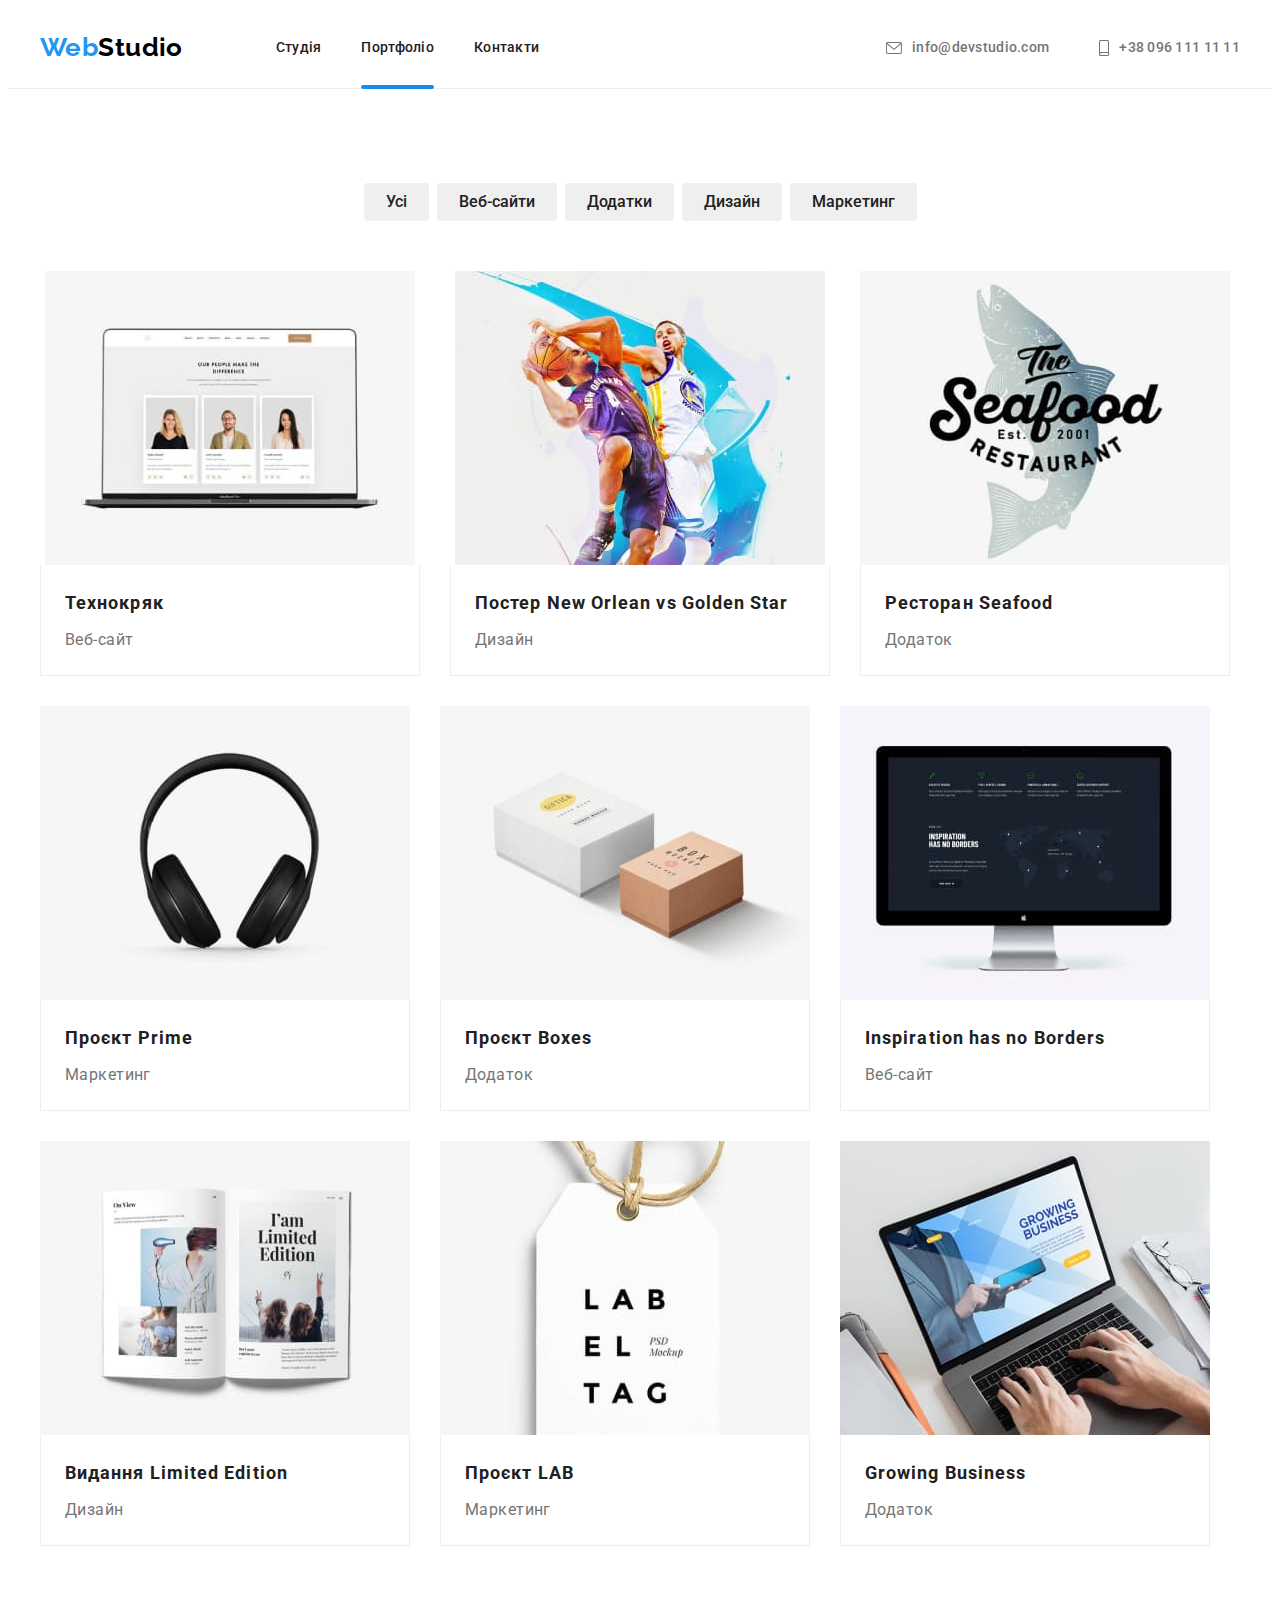
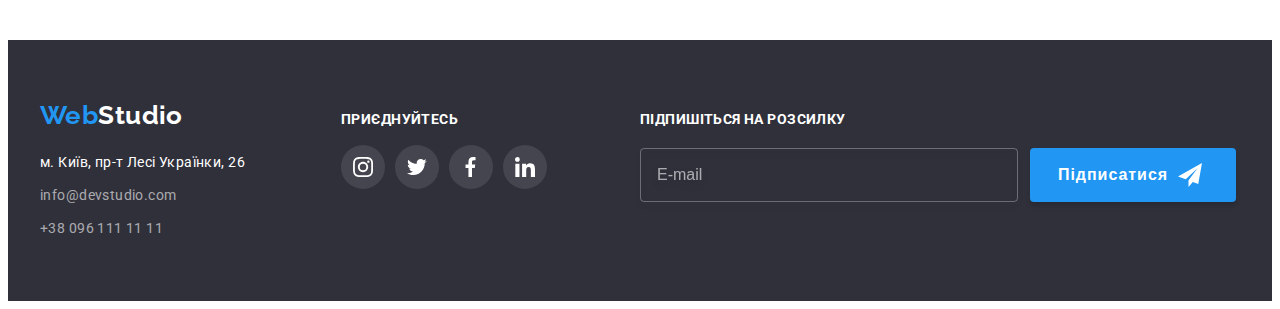
==== commit 034bce16: "портфоліо виконав по БЕМ" ====
--- a/portfolio.html
+++ b/portfolio.html
@@ -19,25 +19,30 @@
 
 <body>
 	<header class="header">
-		<div class="container nav-container">
-			<nav class="main-nav">
-				<a class="logo" href="./index.html"><span class="text-logo">Web</span>Studio</a>
-				<ul class="social-links">
-					<li class="side-nav-item"><a href="./index.html" class="link current-activ active">Студія</a></li>
-					<li class="side-nav-item"><a href="./portfolio.html" class="link current  active">Портфоліо</a></li>
-					<li class="side-nav-item"><a href="#" class="link active current-activ">Контакти</a></li>
+		<div class="container header__container">
+			<nav class="header__nav">
+				<a class="logo" href="./index.html"><span class="logo--span">Web</span>Studio</a>
+				<ul class="header__search">
+					<li class="header__search-item"><a href="./index.html"
+							class="header__link header__search--current-activ active">Студія</a>
+					</li>
+					<li class="header__search-item"><a href="./portfolio.html"
+							class="header__link header__search--current header__search--current-activ active">Портфоліо</a>
+					</li>
+					<li class="header__search-item"><a href="#"
+							class="header__link header__search--current-activ active">Контакти</a></li>
 				</ul>
 			</nav>
-			<ul class="contacts">
-				<li class="side-nav-contact">
-					<a href="mailto:info@devstudio.com" class="contact active" aria-labeledby="пошта"><svg class="icon-svg"
+			<ul class="header__contacts">
+				<li class="header__contacts-item">
+					<a href="mailto:info@devstudio.com" class="header__contacts-link active"><svg class="header__icon"
 							width="16" height="12">
 							<use href="./images/icons.svg#envelope"></use>
 						</svg>info@devstudio.com</a>
 				</li>
-				<li class="side-nav-contact">
-					<a href="tel:+380961111111" class="contact active" aria-labeledby="телефон"><svg class="icon-svg"
-							width="10" height="16">
+				<li class="header__contacts-item">
+					<a href="tel:+380961111111" class="header__contacts-link active"><svg class="header__icon" width="10"
+							height="16">
 							<use href="./images/icons.svg#smartphone"></use>
 						</svg>+38 096 111 11 11</a>
 				</li>
@@ -49,165 +54,175 @@
 			<div class="container">
 				<h1 class="visually-hidden">Наші роботи</h1>
 				<!-- кнопки -->
-				<ul class="search-form">
-					<li class="search-btn"><button class="button active">Усі</button></li>
-					<li class="search-btn"><button class="button active">Веб-сайти</button></li>
-					<li class="search-btn"><button class="button active">Додатки</button></li>
-					<li class="search-btn"><button class="button active">Дизайн</button></li>
-					<li class="search-btn"><button class="button active">Маркетинг</button></li>
-				</ul>
-				<ul class="contents">
-					<li class="post-content">
-						<a href="" class="post-content-link">
-							<div class="overlay">
+				<ul class="portfolio__search">
+					<li class="portfolio__btn"><button class="portfolio__btn--main active">Усі</button></li>
+					<li class="portfolio__btn"><button class="portfolio__btn--main active">Веб-сайти</button></li>
+					<li class="portfolio__btn"><button class="portfolio__btn--main active">Додатки</button></li>
+					<li class="portfolio__btn"><button class="portfolio__btn--main active">Дизайн</button></li>
+					<li class="portfolio__btn"><button class="portfolio__btn--main active">Маркетинг</button></li>
+				</ul>
+				<ul class="content content__cards-item">
+					<li class="content__card">
+						<a href="" class="content__link">
+							<div class="content__overlay">
 								<img width="370" src="./images/project/project-1.jpg" alt="Технокряк">
-								<div class="content-overlay">
-									<p class="overlay-text">Ресурс пропонує комплексні пропозиції з різним рівнем функціоналу та
-										сервісів. Все це дозволить відвідувачу отримати вичерпні відомості про компанію чи
-										приватну
-										особу.</p>
-								</div>
-							</div>
-							<div class="content-title">
-								<h2 class="post-subtitle">Технокряк</h2>
-								<p class="post-title">Веб-сайт</p>
-							</div>
-						</a>
-					</li>
-					<li class="post-content">
-						<a href="" class="post-content-link">
-							<div class="overlay">
+								<div class="content__container-overlay">
+									<p class="content__container-text">Ресурс пропонує комплексні пропозиції з різним рівнем
+										функціоналу та
+										сервісів. Все це дозволить відвідувачу отримати вичерпні відомості про компанію чи
+										приватну
+										особу.</p>
+								</div>
+							</div>
+							<div class="content__inform">
+								<h2 class="content__title">Технокряк</h2>
+								<p class="content__subtitle">Веб-сайт</p>
+							</div>
+
+						</a>
+					</li>
+					<li class="content__card">
+						<a href="" class="content__link">
+							<div class="content__overlay">
 								<img width="370" src="./images/project/project-2.jpg"
 									alt="Постер Новий Орлеан проти Голден Стар">
-								<div class="content-overlay">
-									<p class="overlay-text">Ресурс пропонує комплексні пропозиції з різним рівнем функціоналу та
-										сервісів. Все це дозволить відвідувачу отримати вичерпні відомості про компанію чи
-										приватну
-										особу.</p>
-								</div>
-							</div>
-							<div class="content-title">
-								<h2 class="post-subtitle">Постер New Orlean vs Golden Star</h2>
-								<p class="post-title">Дизайн</p>
-							</div>
-						</a>
-					</li>
-					<li class="post-content">
-						<a href="" class="post-content-link">
-							<div class="overlay">
+								<div class="content__container-overlay">
+									<p class="content__container-text">Ресурс пропонує комплексні пропозиції з різним рівнем
+										функціоналу та
+										сервісів. Все це дозволить відвідувачу отримати вичерпні відомості про компанію чи
+										приватну
+										особу.</p>
+								</div>
+							</div>
+							<div class="content__inform">
+								<h2 class="content__title">Постер New Orlean vs Golden Star</h2>
+								<p class="content__subtitle">Дизайн</p>
+							</div>
+						</a>
+					</li>
+					<li class="post-content">
+						<a href="" class="content__link">
+							<div class="content__overlay">
 								<img width="370" src="./images/project/project-3.jpg" alt="Ресторан Морепродуктов">
-								<div class="content-overlay">
-									<p class="overlay-text">Ресурс пропонує комплексні пропозиції з різним рівнем функціоналу та
-										сервісів. Все це дозволить відвідувачу отримати вичерпні відомості про компанію чи
-										приватну
-										особу.</p>
-								</div>
-							</div>
-							<div class="content-title">
-								<h2 class="post-subtitle">Ресторан Seafood</h2>
-								<p class="post-title">Додаток</p>
-							</div>
-						</a>
-					</li>
-					<li class="post-content">
-						<a href="" class="post-content-link">
-							<div class="overlay">
+								<div class="content__container-overlay">
+									<p class="content__container-text">Ресурс пропонує комплексні пропозиції з різним рівнем
+										функціоналу та
+										сервісів. Все це дозволить відвідувачу отримати вичерпні відомості про компанію чи
+										приватну
+										особу.</p>
+								</div>
+							</div>
+							<div class="content__inform">
+								<h2 class="content__title">Ресторан Seafood</h2>
+								<p class="content__subtitle">Додаток</p>
+							</div>
+						</a>
+					</li>
+					<li class="post-content">
+						<a href="" class="content__link">
+							<div class="content__overlay">
 								<img width="370" src="./images/project/project-4.jpg" alt="Проєкт Прем'єр">
-								<div class="content-overlay">
-									<p class="overlay-text">Ресурс пропонує комплексні пропозиції з різним рівнем функціоналу та
-										сервісів. Все це дозволить відвідувачу отримати вичерпні відомості про компанію чи
-										приватну
-										особу.</p>
-								</div>
-							</div>
-							<div class="content-title">
-								<h2 class="post-subtitle">Проєкт Prime</h2>
-								<p class="post-title">Маркетинг</p>
-							</div>
-						</a>
-					</li>
-					<li class="post-content">
-						<a href="" class="post-content-link">
-							<div class="overlay">
+								<div class="content__container-overlay">
+									<p class="content__container-text">Ресурс пропонує комплексні пропозиції з різним рівнем
+										функціоналу та
+										сервісів. Все це дозволить відвідувачу отримати вичерпні відомості про компанію чи
+										приватну
+										особу.</p>
+								</div>
+							</div>
+							<div class="content__inform">
+								<h2 class="content__title">Проєкт Prime</h2>
+								<p class="content__subtitle">Маркетинг</p>
+							</div>
+						</a>
+					</li>
+					<li class="post-content">
+						<a href="" class="content__link">
+							<div class="content__overlay">
 								<img width="370" src="./images/project/project-5.jpg" alt="Коробки проектів">
-								<div class="content-overlay">
-									<p class="overlay-text">Ресурс пропонує комплексні пропозиції з різним рівнем функціоналу та
-										сервісів. Все це дозволить відвідувачу отримати вичерпні відомості про компанію чи
-										приватну
-										особу.</p>
-								</div>
-							</div>
-							<div class="content-title">
-								<h2 class="post-subtitle">Проєкт Boxes</h2>
-								<p class="post-title">Додаток</p>
-							</div>
-						</a>
-					</li>
-					<li class="post-content">
-						<a href="" class="post-content-link">
-							<div class="overlay">
+								<div class="content__container-overlay">
+									<p class="content__container-text">Ресурс пропонує комплексні пропозиції з різним рівнем
+										функціоналу та
+										сервісів. Все це дозволить відвідувачу отримати вичерпні відомості про компанію чи
+										приватну
+										особу.</p>
+								</div>
+							</div>
+							<div class="content__inform">
+								<h2 class="content__title">Проєкт Boxes</h2>
+								<p class="content__subtitle">Додаток</p>
+							</div>
+						</a>
+					</li>
+					<li class="post-content">
+						<a href="" class="content__link">
+							<div class="content__overlay">
 								<img width="370" src="./images/project/project-6.jpg" alt="Натхнення не має кордонів">
-								<div class="content-overlay">
-									<p class="overlay-text">Ресурс пропонує комплексні пропозиції з різним рівнем функціоналу та
-										сервісів. Все це дозволить відвідувачу отримати вичерпні відомості про компанію чи
-										приватну
-										особу.</p>
-								</div>
-							</div>
-							<div class="content-title">
-								<h2 class="post-subtitle">Inspiration has no Borders</h2>
-								<p class="post-title">Веб-сайт</p>
-							</div>
-						</a>
-					</li>
-					<li class="post-content">
-						<a href="" class="post-content-link">
-							<div class="overlay">
+								<div class="content__container-overlay">
+									<p class="content__container-text">Ресурс пропонує комплексні пропозиції з різним рівнем
+										функціоналу та
+										сервісів. Все це дозволить відвідувачу отримати вичерпні відомості про компанію чи
+										приватну
+										особу.</p>
+								</div>
+							</div>
+							<div class="content__inform">
+								<h2 class="content__title">Inspiration has no Borders</h2>
+								<p class="content__subtitle">Веб-сайт</p>
+							</div>
+						</a>
+					</li>
+					<li class="post-content">
+						<a href="" class="content__link">
+							<div class="content__overlay">
 								<img width="370" src="./images/project/project-7.jpg" alt="Видання Обмежене видання">
-								<div class="content-overlay">
-									<p class="overlay-text">Ресурс пропонує комплексні пропозиції з різним рівнем функціоналу та
-										сервісів. Все це дозволить відвідувачу отримати вичерпні відомості про компанію чи
-										приватну
-										особу.</p>
-								</div>
-							</div>
-							<div class="content-title">
-								<h2 class="post-subtitle">Видання Limited Edition</h2>
-								<p class="post-title">Дизайн</p>
-							</div>
-						</a>
-					</li>
-					<li class="post-content">
-						<a href="" class="post-content-link">
-							<div class="overlay">
+								<div class="content__container-overlay">
+									<p class="content__container-text">Ресурс пропонує комплексні пропозиції з різним рівнем
+										функціоналу та
+										сервісів. Все це дозволить відвідувачу отримати вичерпні відомості про компанію чи
+										приватну
+										особу.</p>
+								</div>
+							</div>
+							<div class="content__inform">
+								<h2 class="content__title">Видання Limited Edition</h2>
+								<p class="content__subtitle">Дизайн</p>
+							</div>
+						</a>
+					</li>
+					<li class="post-content">
+						<a href="" class="content__link">
+							<div class="content__overlay">
 								<img width="370" src="./images/project/project-8.jpg" alt="Проєкт лабораторія">
-								<div class="content-overlay">
-									<p class="overlay-text">Ресурс пропонує комплексні пропозиції з різним рівнем функціоналу та
-										сервісів. Все це дозволить відвідувачу отримати вичерпні відомості про компанію чи
-										приватну
-										особу.</p>
-								</div>
-							</div>
-							<div class="content-title">
-								<h2 class="post-subtitle">Проєкт LAB</h2>
-								<p class="post-title">Маркетинг</p>
-							</div>
-						</a>
-					</li>
-					<li class="post-content">
-						<a href="" class="post-content-link">
-							<div class="overlay">
+								<div class="content__container-overlay">
+									<p class="content__container-text">Ресурс пропонує комплексні пропозиції з різним рівнем
+										функціоналу та
+										сервісів. Все це дозволить відвідувачу отримати вичерпні відомості про компанію чи
+										приватну
+										особу.</p>
+								</div>
+							</div>
+							<div class="content__inform">
+								<h2 class="content__title">Проєкт LAB</h2>
+								<p class="content__subtitle">Маркетинг</p>
+							</div>
+						</a>
+					</li>
+					<li class="post-content">
+						<a href="" class="content__link">
+							<div class="content__overlay">
 								<img width="370" src="./images/project/project-9.jpg" alt="Зростаючий бізнес">
-								<div class="content-overlay">
-									<p class="overlay-text">Ресурс пропонує комплексні пропозиції з різним рівнем функціоналу та
-										сервісів. Все це дозволить відвідувачу отримати вичерпні відомості про компанію чи
-										приватну
-										особу.</p>
-								</div>
-							</div>
-							<div class="content-title">
-								<h2 class="post-subtitle">Growing Business</h2>
-								<p class="post-title">Додаток</p>
+								<div class="content__container-overlay">
+									<p class="content__container-text">Ресурс пропонує комплексні пропозиції з різним рівнем
+										функціоналу та
+										сервісів. Все це дозволить відвідувачу отримати вичерпні відомості про компанію чи
+										приватну
+										особу.</p>
+								</div>
+							</div>
+							<div class="content__inform">
+								<h2 class="content__title">Growing Business</h2>
+								<p class="content__subtitle">Додаток</p>
 							</div>
 						</a>
 					</li>
@@ -215,54 +230,56 @@
 			</div>
 		</section>
 	</main>
-	<footer class="footer-list">
-		<div class="container footer-container">
-			<div class="footer-content-container">
-				<a class="logo address-logo" href="./index.html"><span class="text-logo">Web</span>Studio</a>
-				<address class="address-list">
-					<ul class="addres-list-colum">
-						<li class="list"><a href="https://goo.gl/maps/TS7uWYY3xtXyC8b88" class="address-map active">м. Київ,
+	<footer class="footer">
+		<div class="container footer--container">
+			<div class="footer__content--container">
+				<a class="logo footer__logo" href="./index.html"><span class="footer__logo-span">Web</span>Studio</a>
+				<address class="footer__address">
+					<ul class="footer__address-list">
+						<li class="footer__address-item"><a href="https://goo.gl/maps/TS7uWYY3xtXyC8b88"
+								class="footer__link--color  active">м. Київ,
 								пр-т
 								Лесі
 								Українки,
 								26</a>
 						</li>
-						<li class="list"><a href="mailto:info@devstudio.com"
-								class="footer-contact active">info@devstudio.com</a>
+						<li class="footer__address-item"><a href="mailto:info@devstudio.com"
+								class="footer__link active">info@devstudio.com</a>
 						</li>
-						<li class="list"><a href="tel:+380961111111" class="footer-contact active">+38 096 111 11 11</a></li>
+						<li class="footer__address-item"><a href="tel:+380961111111" class="footer__link active">+38 096 111
+								11 11</a></li>
 					</ul>
 				</address>
 			</div>
-			<div class="join">
-				<p class="join-text">приєднуйтесь</p>
-				<ul class="join-list">
-					<li class="join-item"><a href="#" class="join-icon" rel="nofollow noopener noreferrer"
-							aria-label="інстаграм"><svg class="linc-icon" width="20" height="20">
+			<div class="footer-join">
+				<p class="footer-join__lead">приєднуйтесь</p>
+				<ul class="footer-join__list">
+					<li class="footer-join__item"><a href="#" class="footer-join__icon" rel="nofollow noopener noreferrer"
+							aria-label="інстаграм"><svg class="footer-join__label" width="20" height="20">
 								<use href="./images/icons.svg#instagram"></use>
 							</svg></a></li>
-					<li class="join-item"><a href="#" class="join-icon" rel="nofollow noopener noreferrer"
-							aria-label="твітер"><svg class="linc-icon" width="20" height="20">
+					<li class="footer-join__item"><a href="#" class="footer-join__icon" rel="nofollow noopener noreferrer"
+							aria-label="твітер"><svg class="footer-join__label" width="20" height="20">
 								<use href="./images/icons.svg#twitter"></use>
 							</svg></a></li>
-					<li class="join-item"><a href="#" class="join-icon" rel="nofollow noopener noreferrer"
-							aria-label="фейсбук"><svg class="linc-icon" width="20" height="20">
+					<li class="footer-join__item"><a href="#" class="footer-join__icon" rel="nofollow noopener noreferrer"
+							aria-label="фейсбук"><svg class="footer-join__label" width="20" height="20">
 								<use href="./images/icons.svg#facebook"></use>
 							</svg></a></li>
-					<li class="join-item"><a href="#" class="join-icon" rel="nofollow noopener noreferrer"
-							aria-label="линкедин"><svg class="linc-icon" width="20" height="20">
+					<li class="footer-join__item"><a href="#" class="footer-join__icon" rel="nofollow noopener noreferrer"
+							aria-label="линкедин"><svg class="footer-join__label" width="20" height="20">
 								<use href="./images/icons.svg#linkedin"></use>
 							</svg></a></li>
 				</ul>
 			</div>
-			<div class="footer-mail">
-				<p class="email-title">Підпишіться на розсилку</p>
-				<form class="email-form">
+			<div class="footer-subscribe">
+				<p class="footer-subscribe__titl">Підпишіться на розсилку</p>
+				<form class="footer-subscribe__form">
 					<label>
-						<input class="footer-input" type="email" name="email" placeholder="E-mail">
+						<input class="footer-subscribe__input" type="email" name="footer-email" placeholder="E-mail">
 					</label>
-					<button class="email-btn" type="submit">
-						Підписатися <svg class="email-icon" width="24" height="24">
+					<button class="footer-subscribe__btn" type="submit">
+						Підписатися <svg class="footer-subscribe__btn-icon" width="24" height="24">
 							<use href="./images/icons.svg#icon-send"></use>
 						</svg></button>
 				</form>
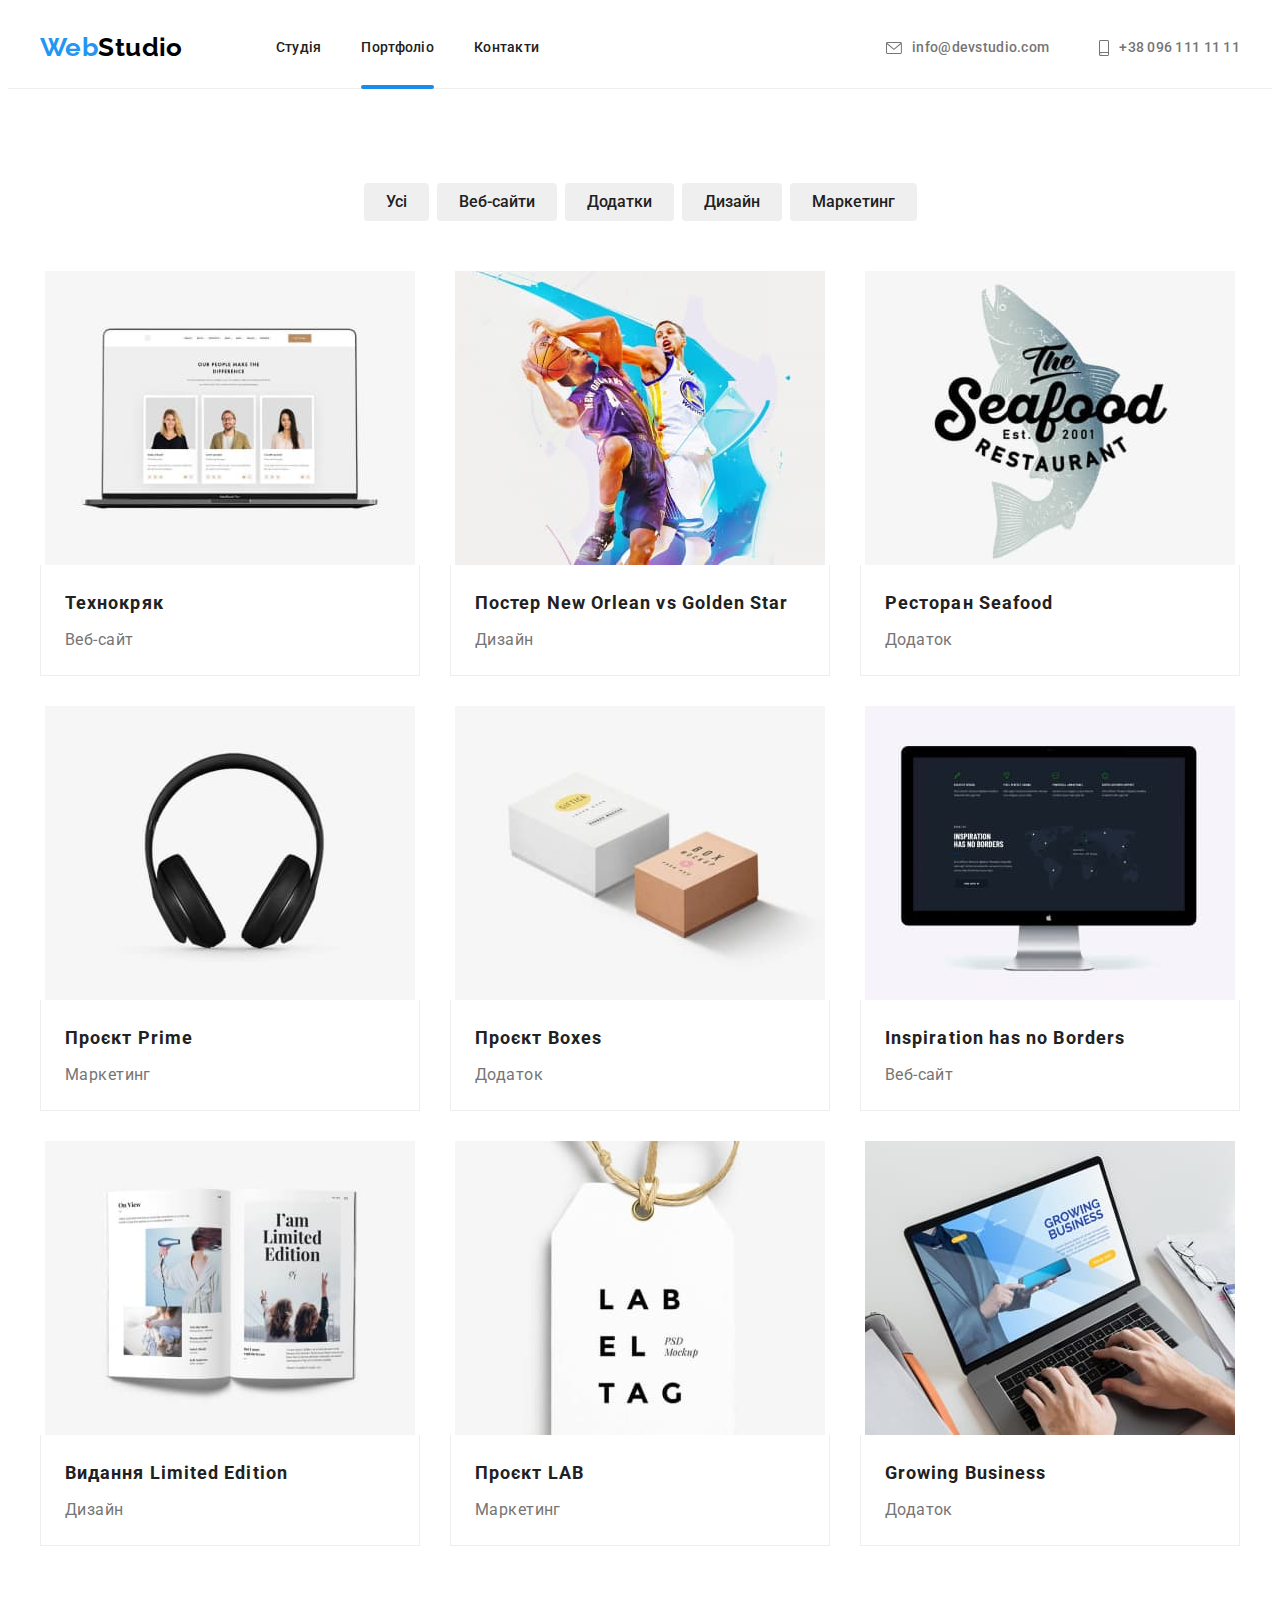
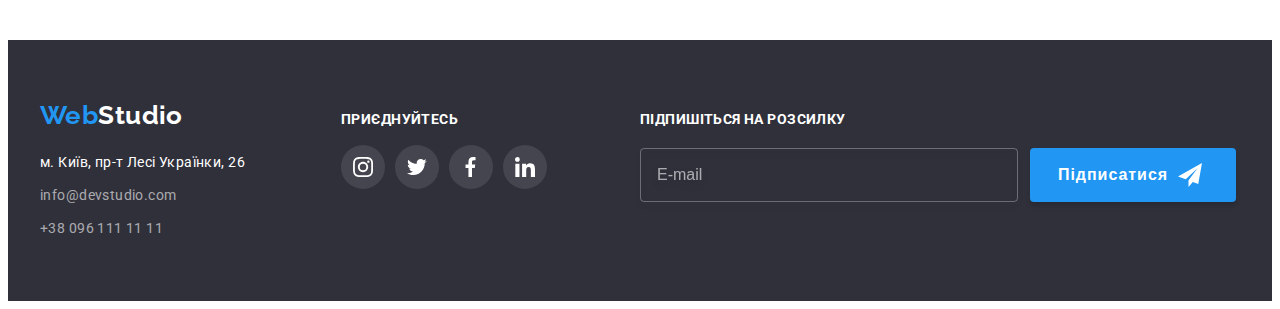
==== commit 05789b02: "змінив класи в портфоліо" ====
--- a/portfolio.html
+++ b/portfolio.html
@@ -54,15 +54,15 @@
 			<div class="container">
 				<h1 class="visually-hidden">Наші роботи</h1>
 				<!-- кнопки -->
-				<ul class="portfolio__search">
-					<li class="portfolio__btn"><button class="portfolio__btn--main active">Усі</button></li>
-					<li class="portfolio__btn"><button class="portfolio__btn--main active">Веб-сайти</button></li>
-					<li class="portfolio__btn"><button class="portfolio__btn--main active">Додатки</button></li>
-					<li class="portfolio__btn"><button class="portfolio__btn--main active">Дизайн</button></li>
-					<li class="portfolio__btn"><button class="portfolio__btn--main active">Маркетинг</button></li>
-				</ul>
-				<ul class="content content__cards-item">
-					<li class="content__card">
+				<ul class="portfolio__list">
+					<li class="portfolio__item"><button class="portfolio__btn active">Усі</button></li>
+					<li class="portfolio__item"><button class="portfolio__btn active">Веб-сайти</button></li>
+					<li class="portfolio__item"><button class="portfolio__btn active">Додатки</button></li>
+					<li class="portfolio__item"><button class="portfolio__btn active">Дизайн</button></li>
+					<li class="portfolio__item"><button class="portfolio__btn active">Маркетинг</button></li>
+				</ul>
+				<ul class="content content__list">
+					<li class="content__item">
 						<a href="" class="content__link">
 							<div class="content__overlay">
 								<img width="370" src="./images/project/project-1.jpg" alt="Технокряк">
@@ -81,7 +81,7 @@
 
 						</a>
 					</li>
-					<li class="content__card">
+					<li class="content__item">
 						<a href="" class="content__link">
 							<div class="content__overlay">
 								<img width="370" src="./images/project/project-2.jpg"
@@ -100,7 +100,7 @@
 							</div>
 						</a>
 					</li>
-					<li class="post-content">
+					<li class="content__item">
 						<a href="" class="content__link">
 							<div class="content__overlay">
 								<img width="370" src="./images/project/project-3.jpg" alt="Ресторан Морепродуктов">
@@ -118,7 +118,7 @@
 							</div>
 						</a>
 					</li>
-					<li class="post-content">
+					<li class="content__item">
 						<a href="" class="content__link">
 							<div class="content__overlay">
 								<img width="370" src="./images/project/project-4.jpg" alt="Проєкт Прем'єр">
@@ -136,7 +136,7 @@
 							</div>
 						</a>
 					</li>
-					<li class="post-content">
+					<li class="content__item">
 						<a href="" class="content__link">
 							<div class="content__overlay">
 								<img width="370" src="./images/project/project-5.jpg" alt="Коробки проектів">
@@ -154,7 +154,7 @@
 							</div>
 						</a>
 					</li>
-					<li class="post-content">
+					<li class="content__item">
 						<a href="" class="content__link">
 							<div class="content__overlay">
 								<img width="370" src="./images/project/project-6.jpg" alt="Натхнення не має кордонів">
@@ -172,7 +172,7 @@
 							</div>
 						</a>
 					</li>
-					<li class="post-content">
+					<li class="content__item">
 						<a href="" class="content__link">
 							<div class="content__overlay">
 								<img width="370" src="./images/project/project-7.jpg" alt="Видання Обмежене видання">
@@ -190,7 +190,7 @@
 							</div>
 						</a>
 					</li>
-					<li class="post-content">
+					<li class="content__item">
 						<a href="" class="content__link">
 							<div class="content__overlay">
 								<img width="370" src="./images/project/project-8.jpg" alt="Проєкт лабораторія">
@@ -208,7 +208,7 @@
 							</div>
 						</a>
 					</li>
-					<li class="post-content">
+					<li class="content__item">
 						<a href="" class="content__link">
 							<div class="content__overlay">
 								<img width="370" src="./images/project/project-9.jpg" alt="Зростаючий бізнес">
--- a/css/styles.css
+++ b/css/styles.css
@@ -973,7 +973,7 @@
 
 /*  portfolio__search  */
 
-.portfolio__search {
+.portfolio__list {
 	font-weight: 500;
 	font-size: 16px;
 	line-height: 1.62;
@@ -986,11 +986,11 @@
 	gap: 8px;
 }
 
+.portfolio__item {
+	text-align: center;
+}
+
 .portfolio__btn {
-	text-align: center;
-}
-
-.portfolio__btn--main {
 	font-weight: 500;
 	font-size: 16px;
 	line-height: 1.62;
@@ -1009,14 +1009,14 @@
 		box-shadow var(--transition-ms-cubic);
 }
 
-.portfolio__btn--main:hover,
-.portfolio__btn--main:focus {
+.portfolio__btn:hover,
+.portfolio__btn:focus {
 	background: var(--accent-color);
 	color: var(--white-color);
 }
 
-.portfolio__btn .portfolio__btn--main:hover,
-.portfolio__btn .portfolio__btn--main:focus {
+.portfolio__btn:hover,
+.portfolio__btn:focus {
 	box-shadow: 0px 3px 1px rgba(0, 0, 0, 0.1), 0px 1px 2px rgba(0, 0, 0, 0.08), 0px 2px 2px rgba(0, 0, 0, 0.12);
 	background: var(--accent-color);
 	color: var(--white-color);
@@ -1024,13 +1024,13 @@
 
 /*  content  */
 
-.content__cards-item {
+.content__list {
 	display: flex;
 	flex-wrap: wrap;
 	gap: 30px;
 }
 
-.content__card {
+.content__item {
 	list-style: none;
 	flex-basis: calc((100% - 30px * 2) / 3);
 
